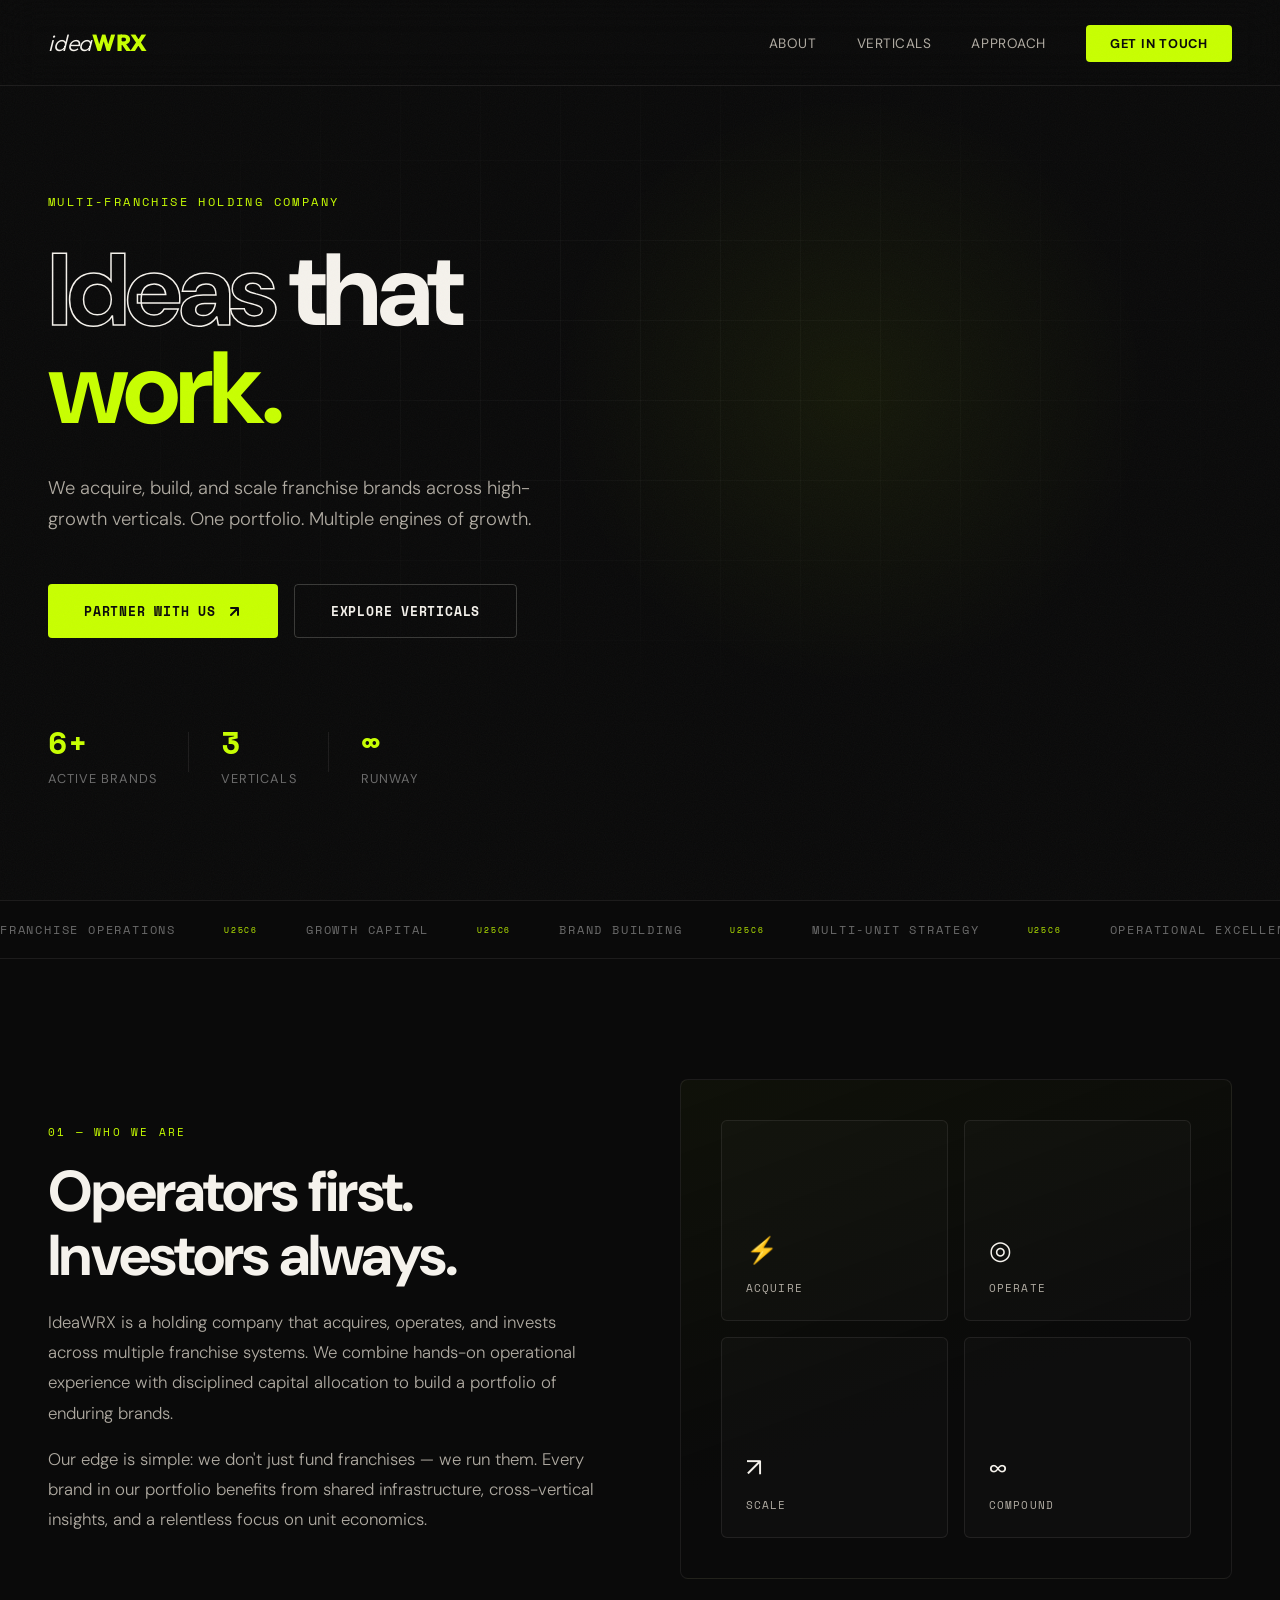
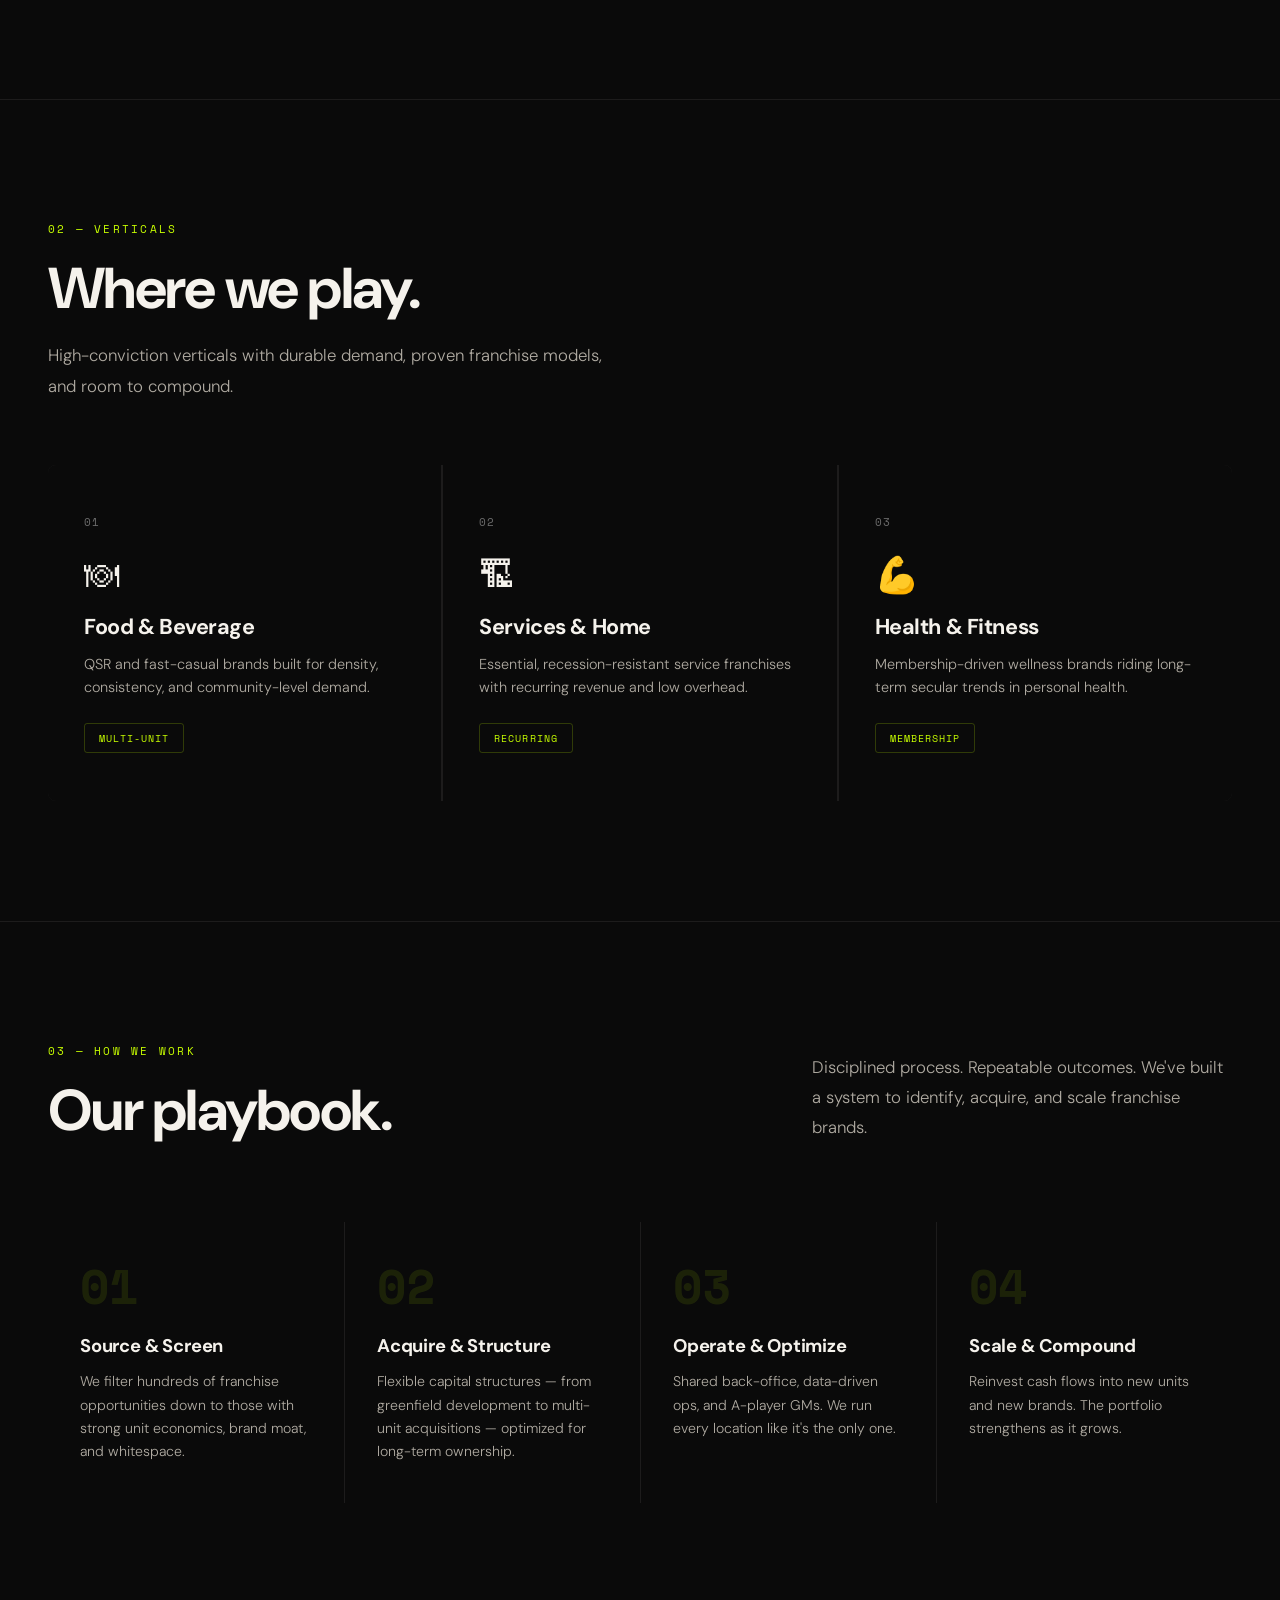
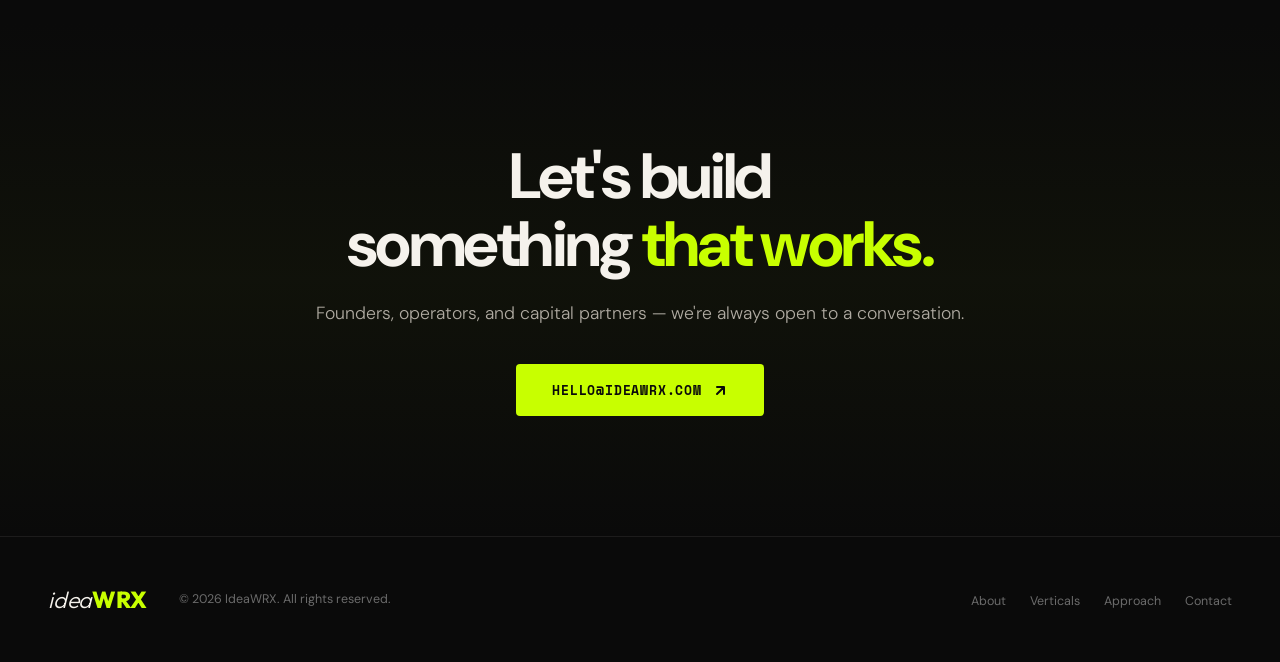
==== index.html @ 741b56d2 "Improve website: split files, add SEO, mobile menu, accessibility - Split monolithic ideawrx.html in" ====
<!DOCTYPE html>
<html lang="en">
<head>
  <meta charset="UTF-8">
  <meta name="viewport" content="width=device-width, initial-scale=1.0">
  <title>IdeaWRX — Multi-Franchise Holding Company | Ideas That Work</title>
  <meta name="description" content="IdeaWRX acquires, builds, and scales franchise brands across food & beverage, services, and health & fitness verticals. Operators first. Investors always.">
  <meta name="keywords" content="franchise, holding company, multi-unit, franchise operations, brand building, IdeaWRX">

  <!-- Open Graph -->
  <meta property="og:type" content="website">
  <meta property="og:title" content="IdeaWRX — Ideas That Work">
  <meta property="og:description" content="We acquire, build, and scale franchise brands across high-growth verticals. One portfolio. Multiple engines of growth.">
  <meta property="og:image" content="logo/ideawrx_logo.png">
  <meta property="og:url" content="https://ideawrx.com">

  <!-- Twitter Card -->
  <meta name="twitter:card" content="summary_large_image">
  <meta name="twitter:title" content="IdeaWRX — Ideas That Work">
  <meta name="twitter:description" content="We acquire, build, and scale franchise brands across high-growth verticals.">
  <meta name="twitter:image" content="logo/ideawrx_logo.png">

  <!-- Favicon -->
  <link rel="icon" type="image/svg+xml" href="logo/ideawrx_logo.svg">
  <link rel="icon" type="image/png" href="logo/ideawrx_logo.png">

  <!-- Fonts -->
  <link rel="preconnect" href="https://fonts.googleapis.com">
  <link rel="preconnect" href="https://fonts.gstatic.com" crossorigin>
  <link href="https://fonts.googleapis.com/css2?family=DM+Sans:ital,opsz,wght@0,9..40,300;0,9..40,400;0,9..40,500;0,9..40,700;1,9..40,300&family=Outfit:wght@300;400;700;800&family=Space+Mono:wght@400;700&display=swap" rel="stylesheet">

  <!-- Styles -->
  <link rel="stylesheet" href="styles.css">
</head>
<body>

<!-- SKIP LINK -->
<a href="#main" class="skip-link">Skip to main content</a>

<!-- NAV -->
<header>
  <nav aria-label="Main navigation">
    <a href="#" class="logo" aria-label="IdeaWRX home">
      <span class="logo-idea">idea</span><span class="logo-wrx">WRX</span>
    </a>
    <ul class="nav-links">
      <li><a href="#about">About</a></li>
      <li><a href="#verticals">Verticals</a></li>
      <li><a href="#approach">Approach</a></li>
      <li><a href="#contact" class="nav-cta">Get in Touch</a></li>
    </ul>
    <button class="hamburger" aria-label="Toggle menu" aria-expanded="false">
      <span></span>
      <span></span>
      <span></span>
    </button>
  </nav>
</header>

<!-- MOBILE NAV -->
<ul class="mobile-nav" aria-label="Mobile navigation">
  <li><a href="#about">About</a></li>
  <li><a href="#verticals">Verticals</a></li>
  <li><a href="#approach">Approach</a></li>
  <li><a href="#contact" class="nav-cta">Get in Touch</a></li>
</ul>

<!-- MAIN CONTENT -->
<main id="main">

  <!-- HERO -->
  <section class="hero" aria-label="Introduction">
    <div class="hero-grid-bg" aria-hidden="true"></div>
    <div class="hero-glow" aria-hidden="true"></div>
    <div class="hero-tag">Multi-Franchise Holding Company</div>
    <h1>
      <span class="outline">Ideas</span> that<br>
      <span class="accent">work.</span>
    </h1>
    <p class="hero-sub">
      We acquire, build, and scale franchise brands across high-growth verticals.
      One portfolio. Multiple engines of growth.
    </p>
    <div class="hero-actions">
      <a href="#contact" class="btn-primary">
        Partner With Us
        <svg width="16" height="16" fill="none" stroke="currentColor" stroke-width="2" stroke-linecap="round" stroke-linejoin="round" aria-hidden="true"><path d="M5 12l7-7M5 5h7v7"/></svg>
      </a>
      <a href="#verticals" class="btn-secondary">Explore Verticals</a>
    </div>
    <div class="hero-stats">
      <div class="stat-item">
        <div class="stat-num">6+</div>
        <div class="stat-label">Active Brands</div>
      </div>
      <div class="stat-item">
        <div class="stat-num">3</div>
        <div class="stat-label">Verticals</div>
      </div>
      <div class="stat-item">
        <div class="stat-num">&infin;</div>
        <div class="stat-label">Runway</div>
      </div>
    </div>
  </section>

  <!-- MARQUEE -->
  <div class="marquee-wrap" aria-hidden="true">
    <div class="marquee-track">
      <span>Franchise Operations</span>
      <span>Growth Capital</span>
      <span>Brand Building</span>
      <span>Multi-Unit Strategy</span>
      <span>Operational Excellence</span>
      <span>Scalable Systems</span>
      <span>Franchise Operations</span>
      <span>Growth Capital</span>
      <span>Brand Building</span>
      <span>Multi-Unit Strategy</span>
      <span>Operational Excellence</span>
      <span>Scalable Systems</span>
    </div>
  </div>

  <!-- ABOUT -->
  <section id="about" class="reveal" aria-labelledby="about-title">
    <div class="about">
      <div>
        <div class="section-tag">01 — Who We Are</div>
        <h2 class="section-title" id="about-title">Operators first.<br>Investors always.</h2>
        <p class="section-desc">
          IdeaWRX is a holding company that acquires, operates, and invests across
          multiple franchise systems. We combine hands-on operational experience with
          disciplined capital allocation to build a portfolio of enduring brands.
        </p>
        <p class="section-desc" style="margin-top: 16px;">
          Our edge is simple: we don't just fund franchises — we run them. Every brand
          in our portfolio benefits from shared infrastructure, cross-vertical insights,
          and a relentless focus on unit economics.
        </p>
      </div>
      <div class="about-visual" aria-hidden="true">
        <div class="about-visual-inner">
          <div class="about-block">
            <div class="about-block-icon">&#9889;</div>
            <div class="about-block-label">Acquire</div>
          </div>
          <div class="about-block">
            <div class="about-block-icon">&#9678;</div>
            <div class="about-block-label">Operate</div>
          </div>
          <div class="about-block">
            <div class="about-block-icon">&nearr;</div>
            <div class="about-block-label">Scale</div>
          </div>
          <div class="about-block">
            <div class="about-block-icon">&infin;</div>
            <div class="about-block-label">Compound</div>
          </div>
        </div>
      </div>
    </div>
  </section>

  <!-- VERTICALS -->
  <section id="verticals" class="reveal" style="border-top: 1px solid var(--border);" aria-labelledby="verticals-title">
    <div class="section-tag">02 — Verticals</div>
    <h2 class="section-title" id="verticals-title">Where we play.</h2>
    <p class="section-desc">
      High-conviction verticals with durable demand, proven franchise models, and room to compound.
    </p>
    <div class="verticals-grid">
      <div class="vertical-card">
        <div class="vertical-num">01</div>
        <div class="vertical-icon" aria-hidden="true">&#127869;</div>
        <div class="vertical-name">Food &amp; Beverage</div>
        <div class="vertical-desc">QSR and fast-casual brands built for density, consistency, and community-level demand.</div>
        <div class="vertical-tag">Multi-Unit</div>
      </div>
      <div class="vertical-card">
        <div class="vertical-num">02</div>
        <div class="vertical-icon" aria-hidden="true">&#127959;</div>
        <div class="vertical-name">Services &amp; Home</div>
        <div class="vertical-desc">Essential, recession-resistant service franchises with recurring revenue and low overhead.</div>
        <div class="vertical-tag">Recurring</div>
      </div>
      <div class="vertical-card">
        <div class="vertical-num">03</div>
        <div class="vertical-icon" aria-hidden="true">&#128170;</div>
        <div class="vertical-name">Health &amp; Fitness</div>
        <div class="vertical-desc">Membership-driven wellness brands riding long-term secular trends in personal health.</div>
        <div class="vertical-tag">Membership</div>
      </div>
    </div>
  </section>

  <!-- APPROACH -->
  <section id="approach" class="approach reveal" aria-labelledby="approach-title">
    <div class="approach-header">
      <div>
        <div class="section-tag">03 — How We Work</div>
        <h2 class="section-title" id="approach-title">Our playbook.</h2>
      </div>
      <p class="section-desc" style="margin-top: 0; max-width: 420px;">
        Disciplined process. Repeatable outcomes. We've built a system to identify, acquire, and scale franchise brands.
      </p>
    </div>
    <div class="approach-steps">
      <div class="approach-step">
        <div class="step-num">01</div>
        <div class="step-title">Source &amp; Screen</div>
        <div class="step-desc">We filter hundreds of franchise opportunities down to those with strong unit economics, brand moat, and whitespace.</div>
      </div>
      <div class="approach-step">
        <div class="step-num">02</div>
        <div class="step-title">Acquire &amp; Structure</div>
        <div class="step-desc">Flexible capital structures — from greenfield development to multi-unit acquisitions — optimized for long-term ownership.</div>
      </div>
      <div class="approach-step">
        <div class="step-num">03</div>
        <div class="step-title">Operate &amp; Optimize</div>
        <div class="step-desc">Shared back-office, data-driven ops, and A-player GMs. We run every location like it's the only one.</div>
      </div>
      <div class="approach-step">
        <div class="step-num">04</div>
        <div class="step-title">Scale &amp; Compound</div>
        <div class="step-desc">Reinvest cash flows into new units and new brands. The portfolio strengthens as it grows.</div>
      </div>
    </div>
  </section>

  <!-- CTA -->
  <section class="cta-band reveal" id="contact" aria-labelledby="cta-title">
    <div class="cta-band-bg" aria-hidden="true"></div>
    <h2 id="cta-title">Let's build<br>something <span style="color: var(--accent);">that works.</span></h2>
    <p>Founders, operators, and capital partners — we're always open to a conversation.</p>
    <a href="mailto:hello@ideawrx.com" class="btn-primary">
      hello@ideawrx.com
      <svg width="16" height="16" fill="none" stroke="currentColor" stroke-width="2" stroke-linecap="round" stroke-linejoin="round" aria-hidden="true"><path d="M5 12l7-7M5 5h7v7"/></svg>
    </a>
  </section>

</main>

<!-- SCROLL TO TOP -->
<button class="scroll-top" aria-label="Scroll to top">
  <svg viewBox="0 0 24 24" fill="none" stroke="currentColor" stroke-width="2.5" stroke-linecap="round" stroke-linejoin="round" aria-hidden="true">
    <path d="M18 15l-6-6-6 6"/>
  </svg>
</button>

<!-- FOOTER -->
<footer>
  <div class="footer-left">
    <a href="#" class="logo" aria-label="IdeaWRX home">
      <span class="logo-idea">idea</span><span class="logo-wrx">WRX</span>
    </a>
    <span class="footer-copy">&copy; 2026 IdeaWRX. All rights reserved.</span>
  </div>
  <ul class="footer-links">
    <li><a href="#about">About</a></li>
    <li><a href="#verticals">Verticals</a></li>
    <li><a href="#approach">Approach</a></li>
    <li><a href="mailto:hello@ideawrx.com">Contact</a></li>
  </ul>
</footer>

<script src="script.js"></script>
</body>
</html>
---- styles.css ----
:root {
  --black: #0a0a0a;
  --white: #f5f2ec;
  --cream: #ede8df;
  --accent: #c8ff00;
  --accent-dim: #a3cc00;
  --gray: #6b6b6b;
  --gray-light: #b0aba2;
  --border: rgba(245, 242, 236, 0.08);
}

* { margin: 0; padding: 0; box-sizing: border-box; }

html {
  scroll-behavior: smooth;
  background: var(--black);
  color: var(--white);
}

body {
  font-family: 'DM Sans', sans-serif;
  background: var(--black);
  overflow-x: hidden;
  -webkit-font-smoothing: antialiased;
}

::selection {
  background: var(--accent);
  color: var(--black);
}

/* ── SKIP LINK ── */
.skip-link {
  position: absolute;
  top: -100%;
  left: 16px;
  z-index: 200;
  background: var(--accent);
  color: var(--black);
  padding: 12px 24px;
  font-weight: 700;
  font-size: 0.85rem;
  text-decoration: none;
  border-radius: 0 0 4px 4px;
  transition: top 0.3s;
}

.skip-link:focus {
  top: 0;
}

/* ── NOISE OVERLAY ── */
body::before {
  content: '';
  position: fixed;
  inset: 0;
  z-index: 9999;
  pointer-events: none;
  opacity: 0.035;
  background-image: url("data:image/svg+xml,%3Csvg viewBox='0 0 256 256' xmlns='http://www.w3.org/2000/svg'%3E%3Cfilter id='n'%3E%3CfeTurbulence type='fractalNoise' baseFrequency='0.9' numOctaves='4' stitchTiles='stitch'/%3E%3C/filter%3E%3Crect width='100%25' height='100%25' filter='url(%23n)'/%3E%3C/svg%3E");
  background-size: 256px;
}

/* ── NAV ── */
nav {
  position: fixed;
  top: 0;
  left: 0;
  right: 0;
  z-index: 100;
  padding: 28px 48px;
  display: flex;
  align-items: center;
  justify-content: space-between;
  backdrop-filter: blur(20px);
  -webkit-backdrop-filter: blur(20px);
  background: rgba(10, 10, 10, 0.6);
  border-bottom: 1px solid var(--border);
  transition: all 0.4s ease;
}

nav.scrolled {
  padding: 16px 48px;
  background: rgba(10, 10, 10, 0.9);
}

.logo {
  display: inline-flex;
  align-items: baseline;
  text-decoration: none;
  gap: 0;
}

.logo-idea {
  font-family: 'Outfit', sans-serif;
  font-weight: 300;
  font-style: italic;
  font-size: 1.45rem;
  letter-spacing: -0.01em;
  color: var(--white);
  transition: opacity 0.3s;
}

.logo-wrx {
  font-family: 'Outfit', sans-serif;
  font-weight: 800;
  font-size: 1.45rem;
  letter-spacing: 0.02em;
  color: var(--accent);
  transition: color 0.3s;
}

.logo:hover .logo-wrx {
  color: #d4ff33;
}

.nav-links {
  display: flex;
  gap: 40px;
  align-items: center;
  list-style: none;
}

.nav-links a {
  color: var(--gray-light);
  text-decoration: none;
  font-size: 0.85rem;
  font-weight: 400;
  letter-spacing: 0.04em;
  text-transform: uppercase;
  transition: color 0.3s;
}

.nav-links a:hover { color: var(--white); }

.nav-cta {
  background: var(--accent) !important;
  color: var(--black) !important;
  padding: 10px 24px;
  border-radius: 4px;
  font-weight: 700 !important;
  font-size: 0.8rem !important;
  letter-spacing: 0.06em !important;
  transition: all 0.25s ease !important;
}

.nav-cta:hover {
  background: var(--white) !important;
  transform: translateY(-1px);
}

/* ── HAMBURGER ── */
.hamburger {
  display: none;
  flex-direction: column;
  justify-content: center;
  gap: 5px;
  width: 28px;
  height: 28px;
  background: none;
  border: none;
  cursor: pointer;
  padding: 0;
  z-index: 110;
}

.hamburger span {
  display: block;
  width: 100%;
  height: 2px;
  background: var(--white);
  border-radius: 2px;
  transition: all 0.3s ease;
  transform-origin: center;
}

.hamburger.active span:nth-child(1) {
  transform: rotate(45deg) translate(5px, 5px);
}

.hamburger.active span:nth-child(2) {
  opacity: 0;
}

.hamburger.active span:nth-child(3) {
  transform: rotate(-45deg) translate(5px, -5px);
}

/* ── MOBILE NAV OVERLAY ── */
.mobile-nav {
  display: none;
  position: fixed;
  inset: 0;
  z-index: 99;
  background: rgba(10, 10, 10, 0.97);
  backdrop-filter: blur(20px);
  -webkit-backdrop-filter: blur(20px);
  flex-direction: column;
  justify-content: center;
  align-items: center;
  gap: 32px;
  list-style: none;
  opacity: 0;
  pointer-events: none;
  transition: opacity 0.4s ease;
}

.mobile-nav.open {
  opacity: 1;
  pointer-events: all;
}

.mobile-nav a {
  color: var(--white);
  text-decoration: none;
  font-family: 'Outfit', sans-serif;
  font-size: 1.8rem;
  font-weight: 300;
  letter-spacing: 0.02em;
  transition: color 0.3s;
}

.mobile-nav a:hover {
  color: var(--accent);
}

.mobile-nav .nav-cta {
  font-size: 1rem !important;
  padding: 14px 32px;
}

/* ── HERO ── */
.hero {
  min-height: 100vh;
  display: flex;
  flex-direction: column;
  justify-content: center;
  padding: 160px 48px 80px;
  position: relative;
  overflow: hidden;
}

.hero-grid-bg {
  position: absolute;
  inset: 0;
  background-image:
    linear-gradient(rgba(245, 242, 236, 0.03) 1px, transparent 1px),
    linear-gradient(90deg, rgba(245, 242, 236, 0.03) 1px, transparent 1px);
  background-size: 80px 80px;
  mask-image: radial-gradient(ellipse 80% 60% at 50% 40%, black 20%, transparent 70%);
  -webkit-mask-image: radial-gradient(ellipse 80% 60% at 50% 40%, black 20%, transparent 70%);
}

.hero-glow {
  position: absolute;
  width: 600px;
  height: 600px;
  border-radius: 50%;
  background: radial-gradient(circle, rgba(200, 255, 0, 0.06) 0%, transparent 70%);
  top: 10%;
  right: 10%;
  pointer-events: none;
  animation: glowPulse 8s ease-in-out infinite;
}

@keyframes glowPulse {
  0%, 100% { opacity: 0.6; transform: scale(1); }
  50% { opacity: 1; transform: scale(1.15); }
}

.hero-tag {
  font-family: 'Space Mono', monospace;
  font-size: 0.75rem;
  letter-spacing: 0.2em;
  text-transform: uppercase;
  color: var(--accent);
  margin-bottom: 32px;
  opacity: 0;
  animation: fadeUp 0.8s ease forwards 0.2s;
}

.hero h1 {
  font-size: clamp(3.5rem, 8vw, 8rem);
  font-weight: 700;
  line-height: 0.95;
  letter-spacing: -0.04em;
  max-width: 900px;
  opacity: 0;
  animation: fadeUp 0.8s ease forwards 0.4s;
}

.hero h1 .outline {
  -webkit-text-stroke: 1.5px var(--white);
  color: transparent;
}

.hero h1 .accent {
  color: var(--accent);
}

.hero-sub {
  margin-top: 36px;
  font-size: 1.15rem;
  font-weight: 300;
  color: var(--gray-light);
  max-width: 520px;
  line-height: 1.7;
  opacity: 0;
  animation: fadeUp 0.8s ease forwards 0.6s;
}

.hero-actions {
  margin-top: 48px;
  display: flex;
  gap: 16px;
  opacity: 0;
  animation: fadeUp 0.8s ease forwards 0.8s;
}

.btn-primary {
  display: inline-flex;
  align-items: center;
  gap: 10px;
  background: var(--accent);
  color: var(--black);
  padding: 16px 36px;
  font-family: 'Space Mono', monospace;
  font-size: 0.82rem;
  font-weight: 700;
  letter-spacing: 0.06em;
  text-transform: uppercase;
  text-decoration: none;
  border-radius: 4px;
  transition: all 0.3s ease;
  border: none;
  cursor: pointer;
}

.btn-primary:hover {
  background: var(--white);
  transform: translateY(-2px);
  box-shadow: 0 8px 30px rgba(200, 255, 0, 0.15);
}

.btn-secondary {
  display: inline-flex;
  align-items: center;
  gap: 10px;
  background: transparent;
  color: var(--white);
  padding: 16px 36px;
  font-family: 'Space Mono', monospace;
  font-size: 0.82rem;
  font-weight: 700;
  letter-spacing: 0.06em;
  text-transform: uppercase;
  text-decoration: none;
  border-radius: 4px;
  border: 1px solid rgba(245, 242, 236, 0.2);
  transition: all 0.3s ease;
  cursor: pointer;
}

.btn-secondary:hover {
  border-color: var(--white);
  background: rgba(245, 242, 236, 0.05);
}

.hero-stats {
  margin-top: 80px;
  display: flex;
  gap: 64px;
  opacity: 0;
  animation: fadeUp 0.8s ease forwards 1s;
}

.stat-item {
  position: relative;
}

.stat-item::after {
  content: '';
  position: absolute;
  right: -32px;
  top: 50%;
  transform: translateY(-50%);
  width: 1px;
  height: 40px;
  background: var(--border);
}

.stat-item:last-child::after { display: none; }

.stat-num {
  font-family: 'Space Mono', monospace;
  font-size: 2rem;
  font-weight: 700;
  color: var(--accent);
}

.stat-label {
  font-size: 0.8rem;
  color: var(--gray);
  text-transform: uppercase;
  letter-spacing: 0.08em;
  margin-top: 4px;
}

@keyframes fadeUp {
  from { opacity: 0; transform: translateY(30px); }
  to { opacity: 1; transform: translateY(0); }
}

/* ── MARQUEE ── */
.marquee-wrap {
  border-top: 1px solid var(--border);
  border-bottom: 1px solid var(--border);
  padding: 20px 0;
  overflow: hidden;
  position: relative;
}

.marquee-track {
  display: flex;
  gap: 48px;
  animation: scroll 30s linear infinite;
  width: max-content;
}

.marquee-track span {
  font-family: 'Space Mono', monospace;
  font-size: 0.75rem;
  letter-spacing: 0.15em;
  text-transform: uppercase;
  color: var(--gray);
  white-space: nowrap;
  display: flex;
  align-items: center;
  gap: 48px;
}

.marquee-track span::after {
  content: '\u25C6';
  color: var(--accent);
  font-size: 0.5rem;
}

@keyframes scroll {
  0% { transform: translateX(0); }
  100% { transform: translateX(-50%); }
}

/* ── SECTION SHARED ── */
section {
  padding: 120px 48px;
}

.section-tag {
  font-family: 'Space Mono', monospace;
  font-size: 0.7rem;
  letter-spacing: 0.2em;
  text-transform: uppercase;
  color: var(--accent);
  margin-bottom: 20px;
}

.section-title {
  font-size: clamp(2.2rem, 4.5vw, 3.8rem);
  font-weight: 700;
  letter-spacing: -0.03em;
  line-height: 1.1;
  max-width: 700px;
}

.section-desc {
  font-size: 1.05rem;
  font-weight: 300;
  color: var(--gray-light);
  line-height: 1.8;
  max-width: 560px;
  margin-top: 20px;
}

/* ── ABOUT ── */
.about {
  display: grid;
  grid-template-columns: 1fr 1fr;
  gap: 80px;
  align-items: center;
}

.about-visual {
  position: relative;
  height: 500px;
  border-radius: 8px;
  overflow: hidden;
  border: 1px solid var(--border);
  background: linear-gradient(160deg, rgba(200, 255, 0, 0.03) 0%, rgba(10, 10, 10, 1) 60%);
}

.about-visual-inner {
  position: absolute;
  inset: 40px;
  display: grid;
  grid-template-columns: 1fr 1fr;
  grid-template-rows: 1fr 1fr;
  gap: 16px;
}

.about-block {
  border: 1px solid var(--border);
  border-radius: 6px;
  padding: 24px;
  display: flex;
  flex-direction: column;
  justify-content: flex-end;
  background: rgba(245, 242, 236, 0.02);
  transition: all 0.4s ease;
}

.about-block:hover {
  background: rgba(200, 255, 0, 0.04);
  border-color: rgba(200, 255, 0, 0.15);
}

.about-block-icon {
  font-size: 1.6rem;
  margin-bottom: 12px;
}

.about-block-label {
  font-family: 'Space Mono', monospace;
  font-size: 0.7rem;
  letter-spacing: 0.1em;
  text-transform: uppercase;
  color: var(--gray-light);
}

/* ── VERTICALS ── */
.verticals-grid {
  display: grid;
  grid-template-columns: repeat(3, 1fr);
  gap: 2px;
  margin-top: 64px;
  background: var(--border);
  border-radius: 8px;
  overflow: hidden;
}

.vertical-card {
  background: var(--black);
  padding: 48px 36px;
  position: relative;
  transition: all 0.5s ease;
  cursor: default;
  overflow: hidden;
}

.vertical-card::before {
  content: '';
  position: absolute;
  inset: 0;
  background: linear-gradient(180deg, rgba(200, 255, 0, 0.04) 0%, transparent 60%);
  opacity: 0;
  transition: opacity 0.5s ease;
}

.vertical-card:hover::before { opacity: 1; }

.vertical-num {
  font-family: 'Space Mono', monospace;
  font-size: 0.7rem;
  color: var(--gray);
  letter-spacing: 0.1em;
  margin-bottom: 28px;
  position: relative;
}

.vertical-icon {
  font-size: 2.2rem;
  margin-bottom: 20px;
  position: relative;
  display: block;
  line-height: 1;
}

.vertical-name {
  font-size: 1.35rem;
  font-weight: 700;
  letter-spacing: -0.02em;
  margin-bottom: 12px;
  position: relative;
}

.vertical-desc {
  font-size: 0.9rem;
  font-weight: 300;
  color: var(--gray-light);
  line-height: 1.6;
  position: relative;
}

.vertical-tag {
  margin-top: 24px;
  display: inline-block;
  font-family: 'Space Mono', monospace;
  font-size: 0.65rem;
  letter-spacing: 0.1em;
  text-transform: uppercase;
  color: var(--accent);
  border: 1px solid rgba(200, 255, 0, 0.2);
  padding: 6px 14px;
  border-radius: 3px;
  position: relative;
}

/* ── APPROACH ── */
.approach {
  border-top: 1px solid var(--border);
}

.approach-header {
  display: flex;
  justify-content: space-between;
  align-items: flex-end;
  margin-bottom: 80px;
}

.approach-steps {
  display: grid;
  grid-template-columns: repeat(4, 1fr);
  gap: 0;
  position: relative;
}

.approach-step {
  padding: 40px 32px;
  border-left: 1px solid var(--border);
  position: relative;
  transition: background 0.4s ease;
}

.approach-step:first-child { border-left: none; }

.approach-step:hover {
  background: rgba(200, 255, 0, 0.02);
}

.step-num {
  font-family: 'Space Mono', monospace;
  font-size: 3rem;
  font-weight: 700;
  color: rgba(200, 255, 0, 0.1);
  line-height: 1;
  margin-bottom: 24px;
}

.step-title {
  font-size: 1.15rem;
  font-weight: 700;
  margin-bottom: 12px;
  letter-spacing: -0.01em;
}

.step-desc {
  font-size: 0.88rem;
  font-weight: 300;
  color: var(--gray-light);
  line-height: 1.65;
}

/* ── CTA BAND ── */
.cta-band {
  padding: 120px 48px;
  text-align: center;
  position: relative;
  overflow: hidden;
}

.cta-band-bg {
  position: absolute;
  inset: 0;
  background: linear-gradient(180deg, var(--black) 0%, rgba(200, 255, 0, 0.03) 50%, var(--black) 100%);
}

.cta-band h2 {
  font-size: clamp(2.5rem, 5vw, 4.5rem);
  font-weight: 700;
  letter-spacing: -0.04em;
  line-height: 1.05;
  position: relative;
  max-width: 750px;
  margin: 0 auto;
}

.cta-band p {
  font-size: 1.1rem;
  font-weight: 300;
  color: var(--gray-light);
  margin-top: 24px;
  position: relative;
}

.cta-band .btn-primary {
  margin-top: 40px;
  position: relative;
}

/* ── SCROLL TO TOP ── */
.scroll-top {
  position: fixed;
  bottom: 32px;
  right: 32px;
  z-index: 90;
  width: 44px;
  height: 44px;
  border-radius: 50%;
  background: var(--accent);
  color: var(--black);
  border: none;
  cursor: pointer;
  display: flex;
  align-items: center;
  justify-content: center;
  opacity: 0;
  pointer-events: none;
  transform: translateY(12px);
  transition: all 0.3s ease;
  box-shadow: 0 4px 20px rgba(200, 255, 0, 0.2);
}

.scroll-top.visible {
  opacity: 1;
  pointer-events: all;
  transform: translateY(0);
}

.scroll-top:hover {
  background: var(--white);
  transform: translateY(-2px);
}

.scroll-top svg {
  width: 20px;
  height: 20px;
}

/* ── FOOTER ── */
footer {
  padding: 48px;
  border-top: 1px solid var(--border);
  display: flex;
  justify-content: space-between;
  align-items: center;
}

.footer-left {
  display: flex;
  align-items: center;
  gap: 32px;
}

.footer-copy {
  font-size: 0.78rem;
  color: var(--gray);
}

.footer-links {
  display: flex;
  gap: 24px;
  list-style: none;
}

.footer-links a {
  font-size: 0.78rem;
  color: var(--gray);
  text-decoration: none;
  transition: color 0.3s;
}

.footer-links a:hover { color: var(--white); }

/* ── SCROLL REVEAL ── */
.reveal {
  opacity: 0;
  transform: translateY(30px);
  transition: opacity 0.8s ease, transform 0.8s ease;
}

.reveal.visible {
  opacity: 1;
  transform: translateY(0);
}

/* ── RESPONSIVE ── */
@media (max-width: 1024px) {
  .about { grid-template-columns: 1fr; }
  .verticals-grid { grid-template-columns: 1fr; }
  .approach-steps { grid-template-columns: repeat(2, 1fr); }
  .approach-step { border-bottom: 1px solid var(--border); }
}

@media (max-width: 768px) {
  nav { padding: 20px 24px; }
  nav.scrolled { padding: 14px 24px; }
  .nav-links { display: none; }
  .hamburger { display: flex; }
  .mobile-nav { display: flex; }
  section, .hero { padding-left: 24px; padding-right: 24px; }
  .hero h1 { font-size: clamp(2.5rem, 10vw, 4rem); }
  .hero-stats { flex-direction: column; gap: 24px; }
  .stat-item::after { display: none; }
  .approach-steps { grid-template-columns: 1fr; }
  .approach-header { flex-direction: column; align-items: flex-start; gap: 20px; }
  footer { flex-direction: column; gap: 24px; text-align: center; }
  .footer-left { flex-direction: column; gap: 16px; }
  .cta-band { padding: 80px 24px; }
  .scroll-top { bottom: 24px; right: 24px; }
}
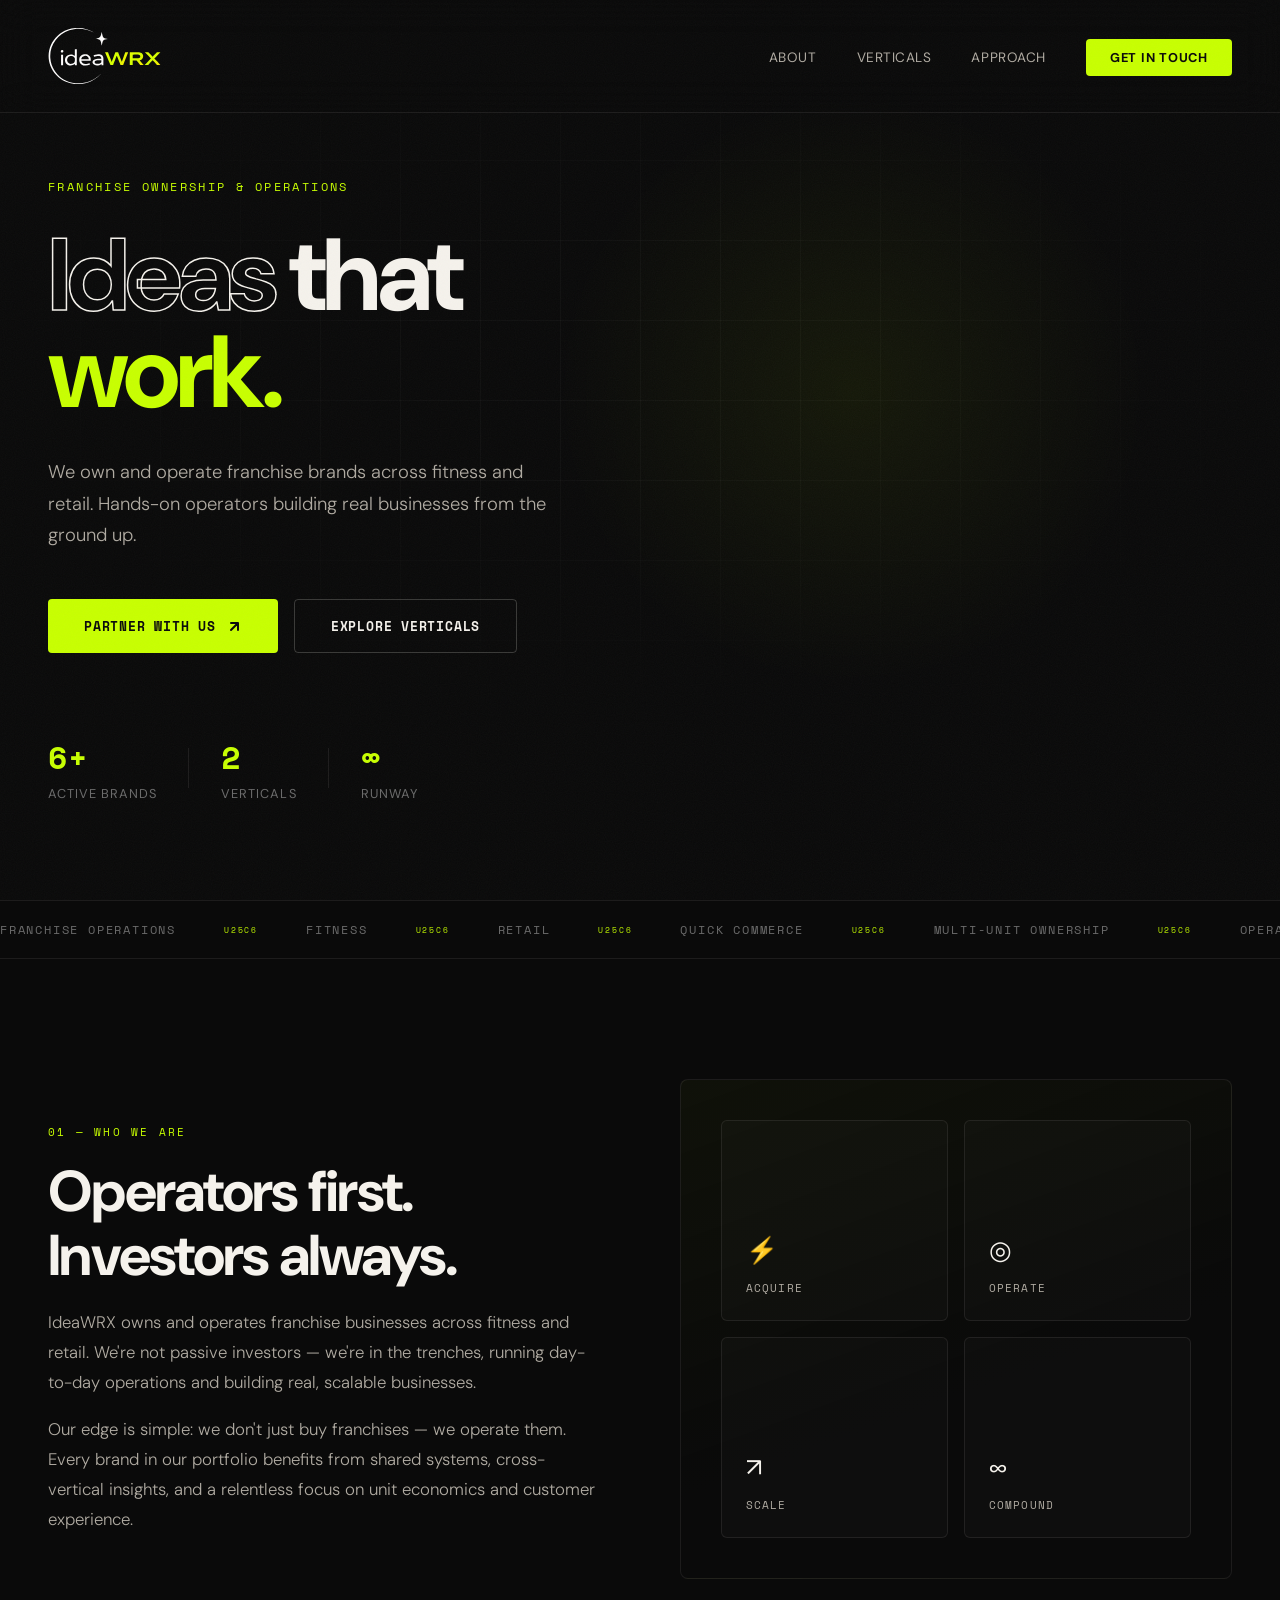
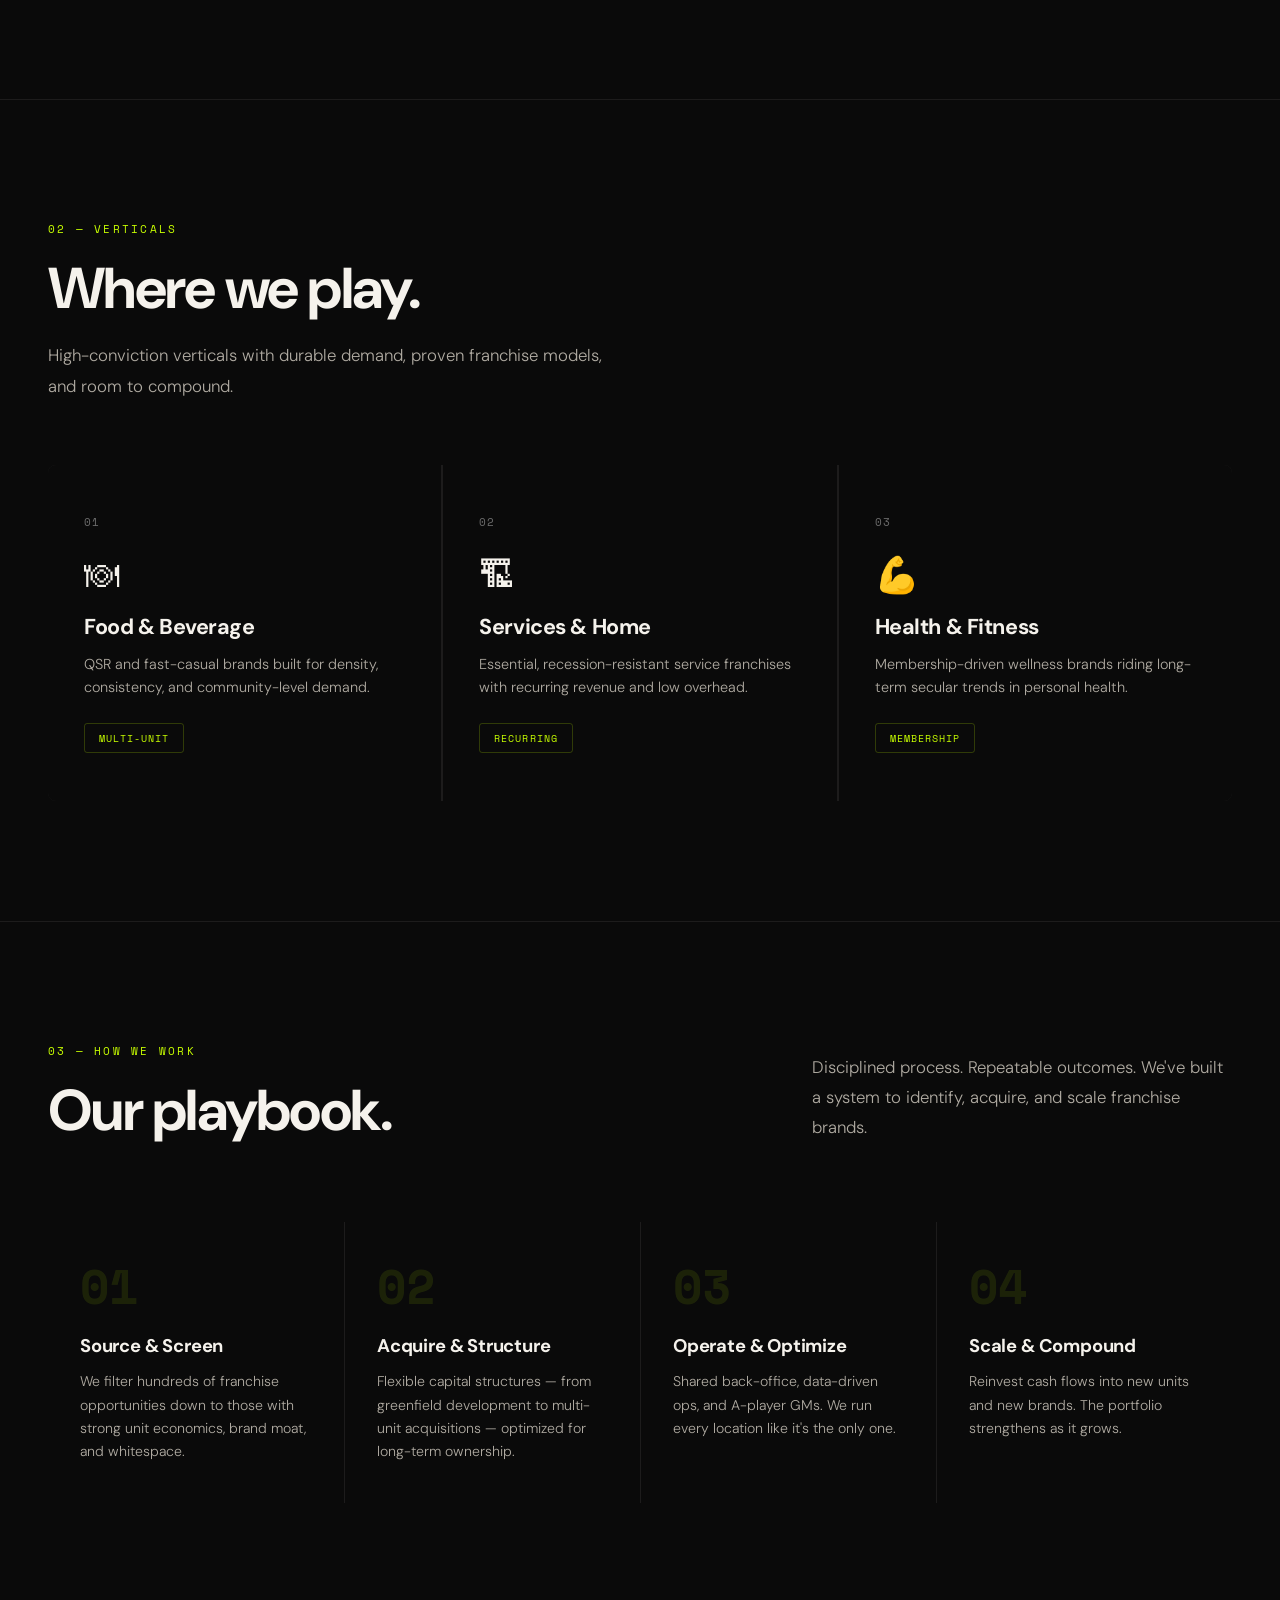
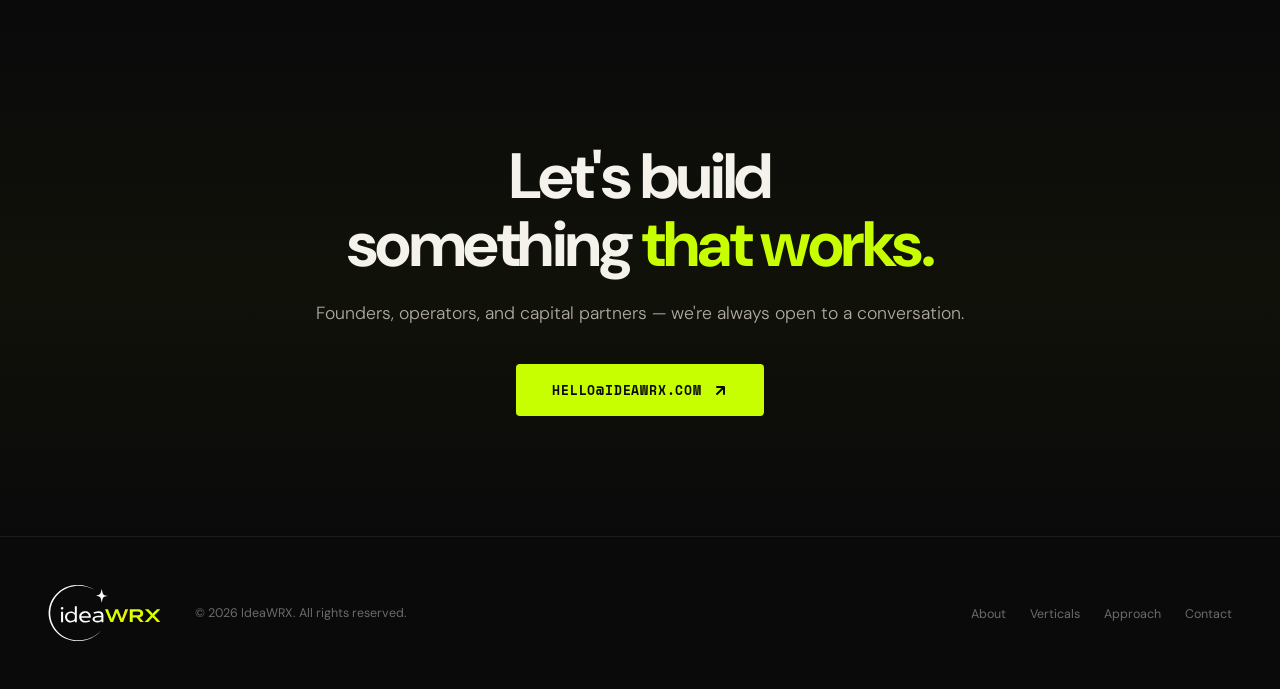
==== commit cdd5ace9: "Minor iprovements" ====
--- a/index.html
+++ b/index.html
@@ -41,7 +41,7 @@
 <header>
   <nav aria-label="Main navigation">
     <a href="#" class="logo" aria-label="IdeaWRX home">
-      <span class="logo-idea">idea</span><span class="logo-wrx">WRX</span>
+      <img src="logo/ideawrx_logo.svg" alt="IdeaWRX" class="logo-img">
     </a>
     <ul class="nav-links">
       <li><a href="#about">About</a></li>
@@ -72,14 +72,14 @@
   <section class="hero" aria-label="Introduction">
     <div class="hero-grid-bg" aria-hidden="true"></div>
     <div class="hero-glow" aria-hidden="true"></div>
-    <div class="hero-tag">Multi-Franchise Holding Company</div>
+    <div class="hero-tag">Franchise Ownership &amp; Operations</div>
     <h1>
       <span class="outline">Ideas</span> that<br>
       <span class="accent">work.</span>
     </h1>
     <p class="hero-sub">
-      We acquire, build, and scale franchise brands across high-growth verticals.
-      One portfolio. Multiple engines of growth.
+      We own and operate franchise brands across fitness and retail.
+      Hands-on operators building real businesses from the ground up.
     </p>
     <div class="hero-actions">
       <a href="#contact" class="btn-primary">
@@ -94,7 +94,7 @@
         <div class="stat-label">Active Brands</div>
       </div>
       <div class="stat-item">
-        <div class="stat-num">3</div>
+        <div class="stat-num">2</div>
         <div class="stat-label">Verticals</div>
       </div>
       <div class="stat-item">
@@ -108,17 +108,17 @@
   <div class="marquee-wrap" aria-hidden="true">
     <div class="marquee-track">
       <span>Franchise Operations</span>
-      <span>Growth Capital</span>
-      <span>Brand Building</span>
-      <span>Multi-Unit Strategy</span>
+      <span>Fitness</span>
+      <span>Retail</span>
+      <span>Quick Commerce</span>
+      <span>Multi-Unit Ownership</span>
       <span>Operational Excellence</span>
-      <span>Scalable Systems</span>
       <span>Franchise Operations</span>
-      <span>Growth Capital</span>
-      <span>Brand Building</span>
-      <span>Multi-Unit Strategy</span>
+      <span>Fitness</span>
+      <span>Retail</span>
+      <span>Quick Commerce</span>
+      <span>Multi-Unit Ownership</span>
       <span>Operational Excellence</span>
-      <span>Scalable Systems</span>
     </div>
   </div>
 
@@ -129,14 +129,14 @@
         <div class="section-tag">01 — Who We Are</div>
         <h2 class="section-title" id="about-title">Operators first.<br>Investors always.</h2>
         <p class="section-desc">
-          IdeaWRX is a holding company that acquires, operates, and invests across
-          multiple franchise systems. We combine hands-on operational experience with
-          disciplined capital allocation to build a portfolio of enduring brands.
+          IdeaWRX owns and operates franchise businesses across fitness and retail.
+          We're not passive investors — we're in the trenches, running day-to-day
+          operations and building real, scalable businesses.
         </p>
         <p class="section-desc" style="margin-top: 16px;">
-          Our edge is simple: we don't just fund franchises — we run them. Every brand
-          in our portfolio benefits from shared infrastructure, cross-vertical insights,
-          and a relentless focus on unit economics.
+          Our edge is simple: we don't just buy franchises — we operate them. Every
+          brand in our portfolio benefits from shared systems, cross-vertical insights,
+          and a relentless focus on unit economics and customer experience.
         </p>
       </div>
       <div class="about-visual" aria-hidden="true">
@@ -253,7 +253,7 @@
 <footer>
   <div class="footer-left">
     <a href="#" class="logo" aria-label="IdeaWRX home">
-      <span class="logo-idea">idea</span><span class="logo-wrx">WRX</span>
+      <img src="logo/ideawrx_logo.svg" alt="IdeaWRX" class="logo-img">
     </a>
     <span class="footer-copy">&copy; 2026 IdeaWRX. All rights reserved.</span>
   </div>
--- a/styles.css
+++ b/styles.css
@@ -84,34 +84,24 @@
   background: rgba(10, 10, 10, 0.9);
 }
 
+nav.scrolled .logo-img {
+  height: 44px;
+}
+
 .logo {
   display: inline-flex;
-  align-items: baseline;
+  align-items: center;
   text-decoration: none;
-  gap: 0;
-}
-
-.logo-idea {
-  font-family: 'Outfit', sans-serif;
-  font-weight: 300;
-  font-style: italic;
-  font-size: 1.45rem;
-  letter-spacing: -0.01em;
-  color: var(--white);
-  transition: opacity 0.3s;
-}
-
-.logo-wrx {
-  font-family: 'Outfit', sans-serif;
-  font-weight: 800;
-  font-size: 1.45rem;
-  letter-spacing: 0.02em;
-  color: var(--accent);
-  transition: color 0.3s;
-}
-
-.logo:hover .logo-wrx {
-  color: #d4ff33;
+}
+
+.logo-img {
+  height: 56px;
+  width: auto;
+  transition: all 0.3s ease;
+}
+
+.logo:hover .logo-img {
+  opacity: 0.85;
 }
 
 .nav-links {
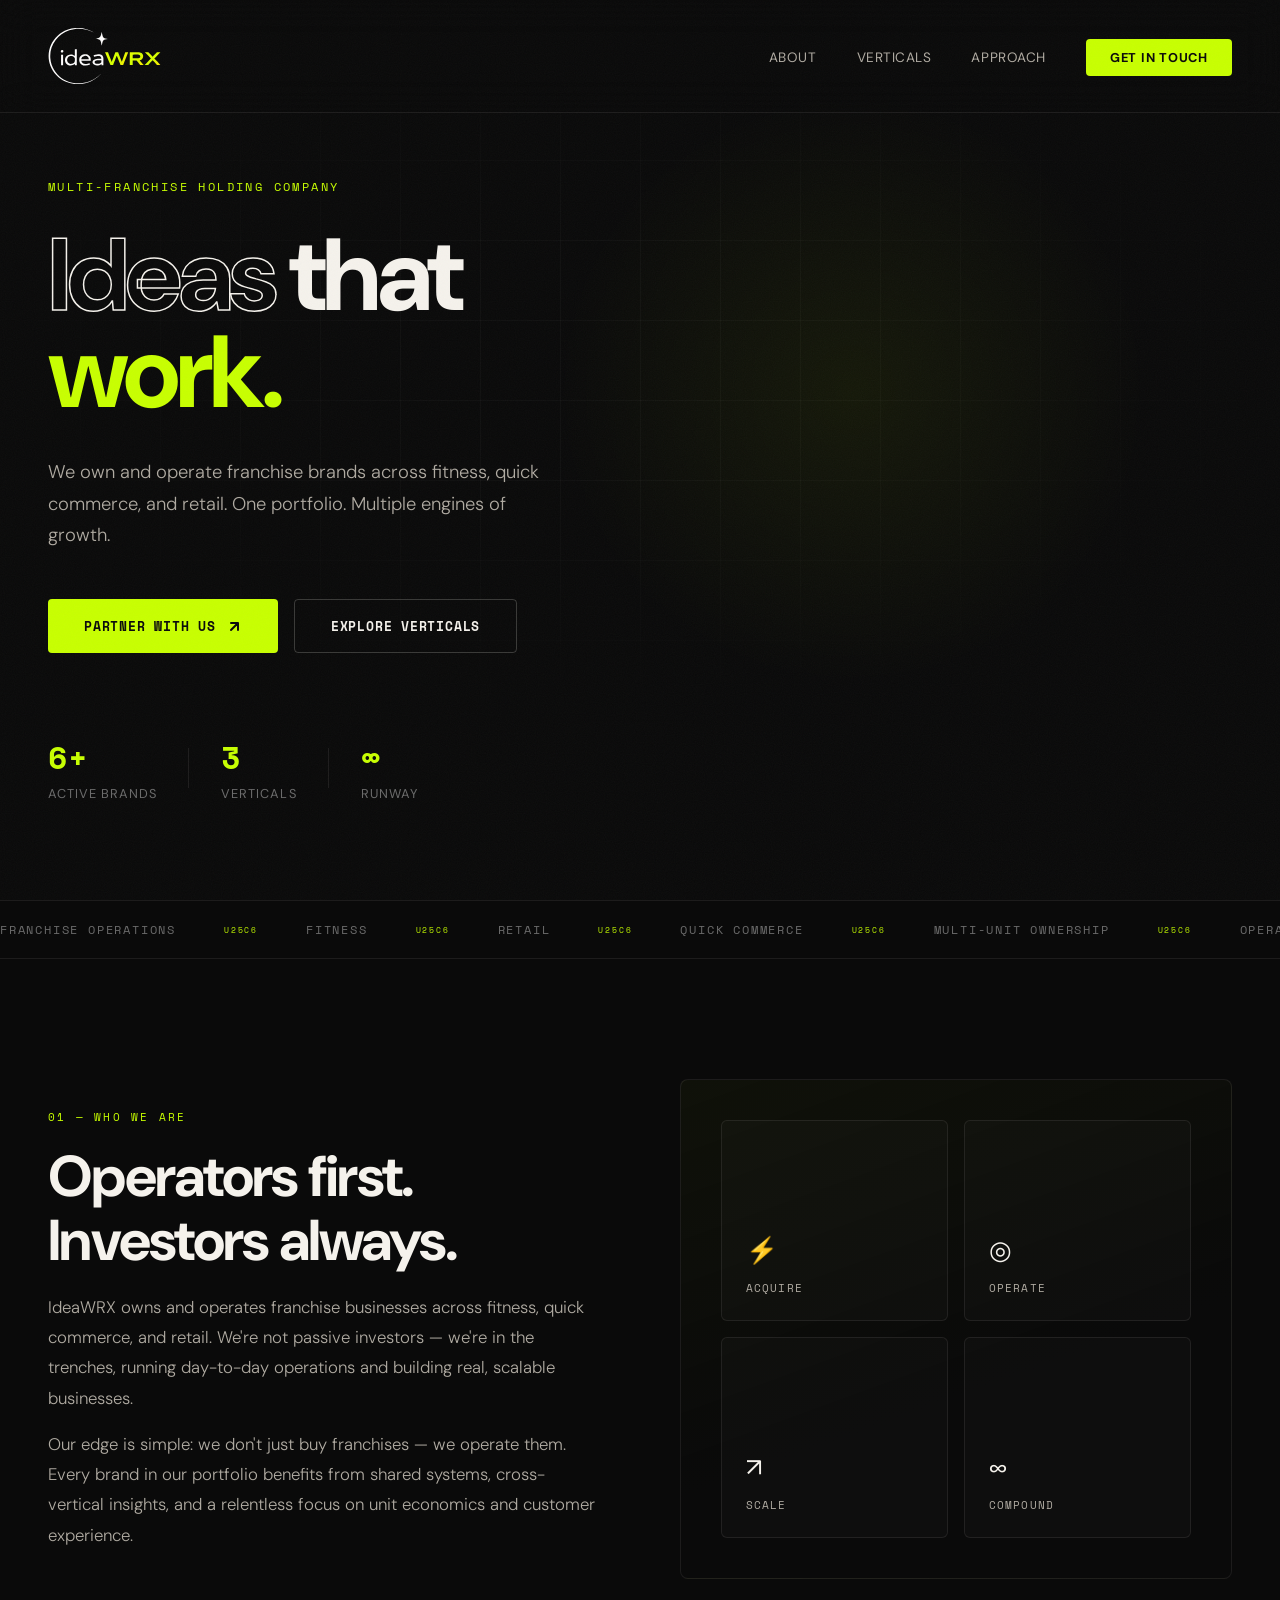
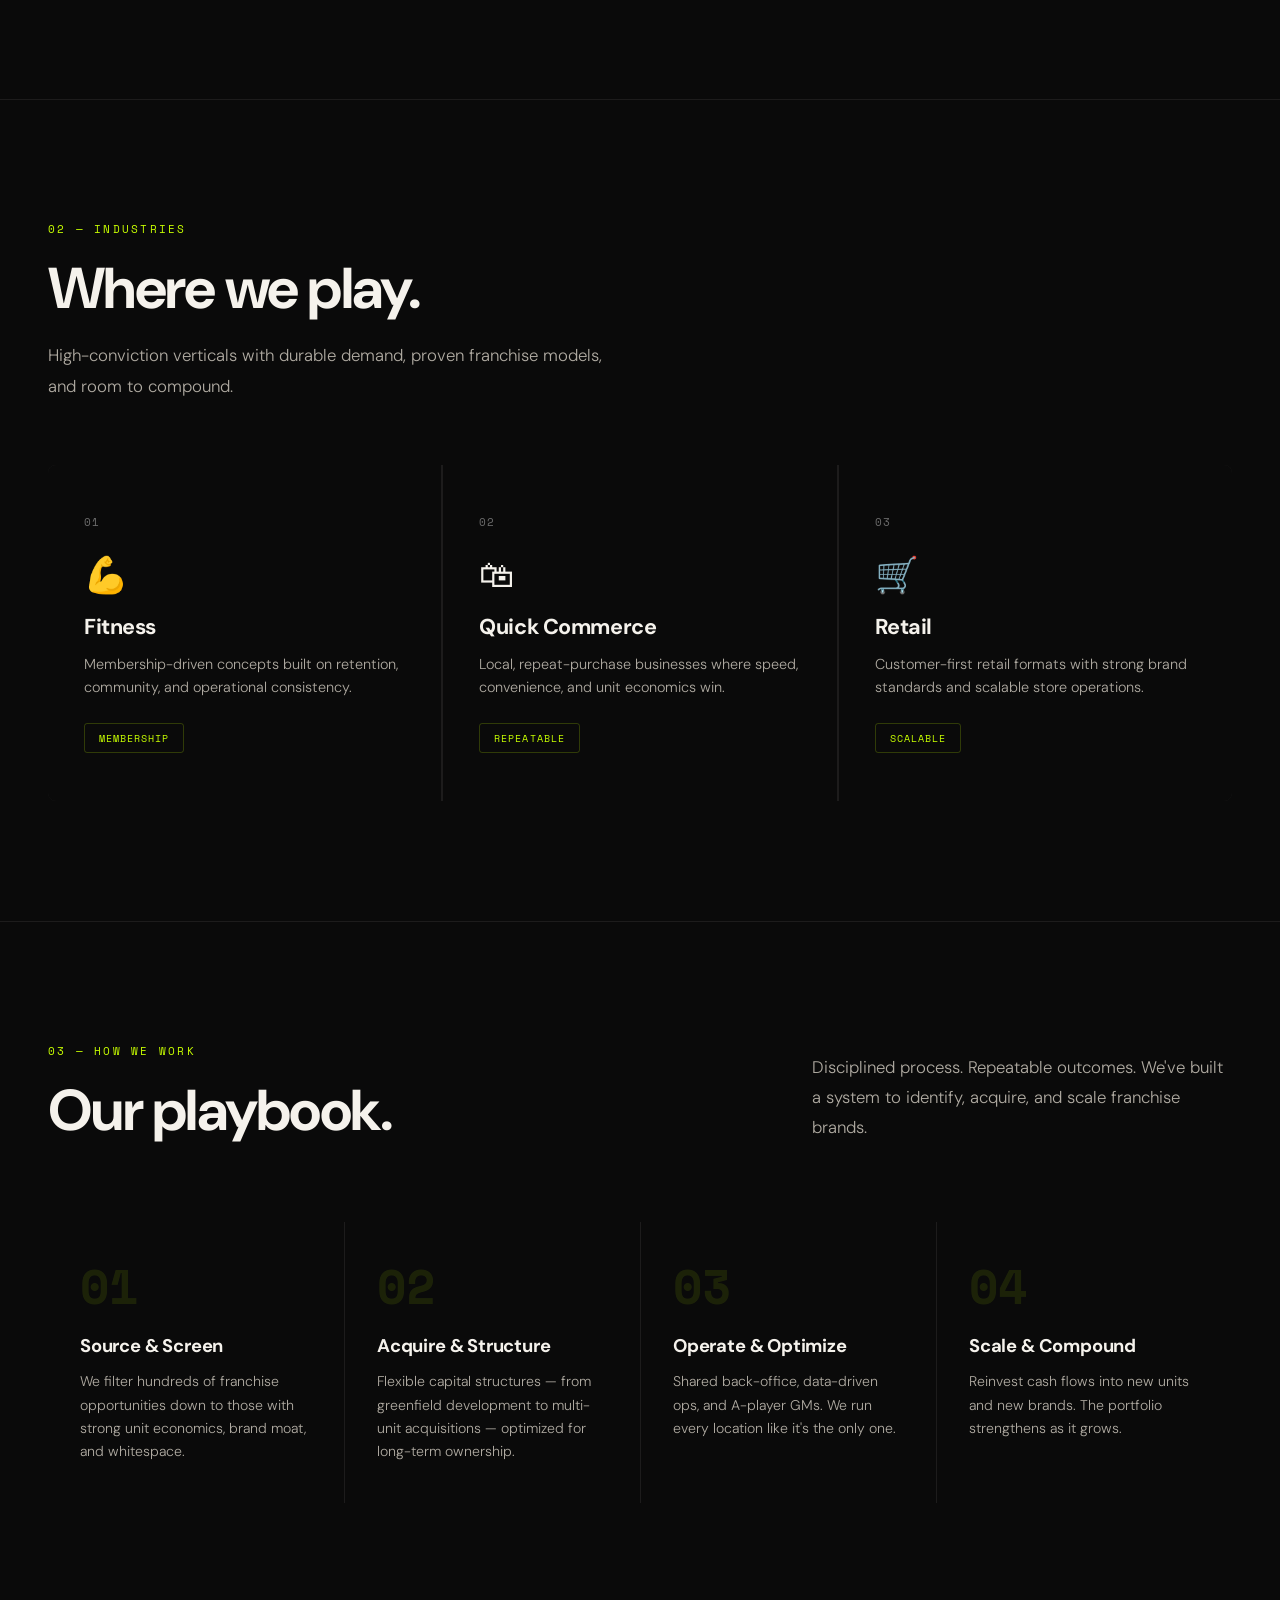
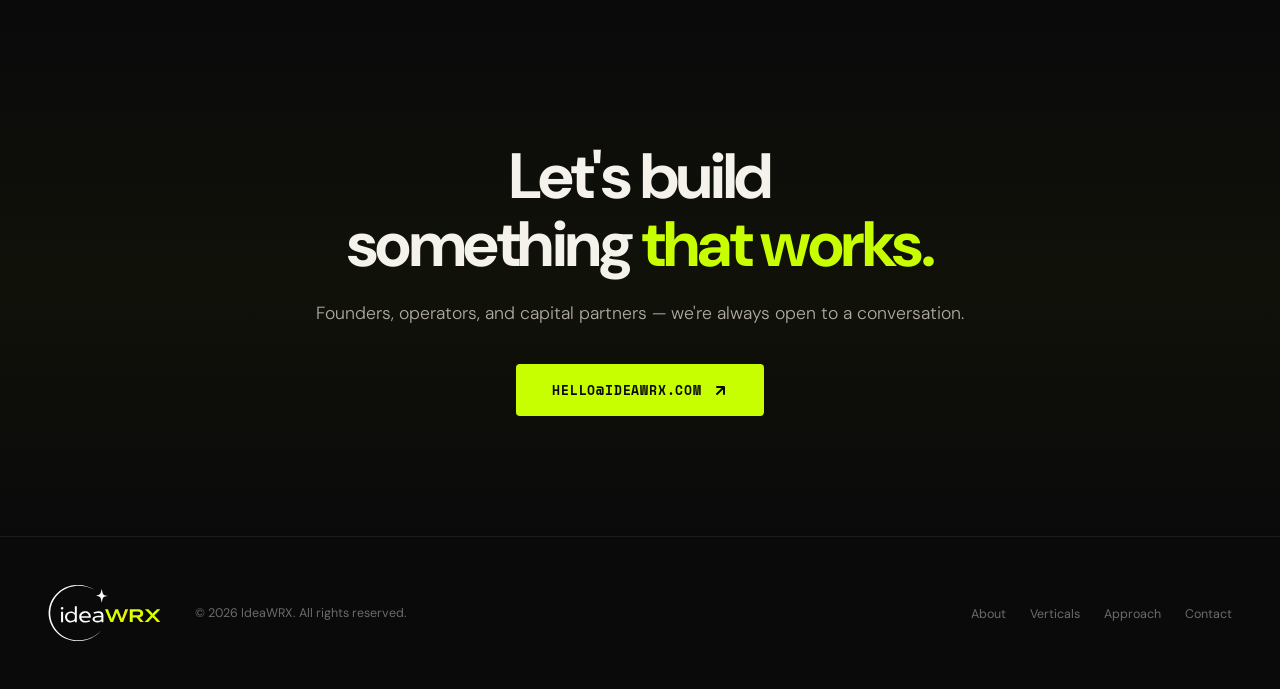
==== commit ffe596b3: "Align industries copy to fitness/quick commerce/retail Update hero/about/industries section and soci" ====
--- a/index.html
+++ b/index.html
@@ -4,20 +4,20 @@
   <meta charset="UTF-8">
   <meta name="viewport" content="width=device-width, initial-scale=1.0">
   <title>IdeaWRX — Multi-Franchise Holding Company | Ideas That Work</title>
-  <meta name="description" content="IdeaWRX acquires, builds, and scales franchise brands across food & beverage, services, and health & fitness verticals. Operators first. Investors always.">
-  <meta name="keywords" content="franchise, holding company, multi-unit, franchise operations, brand building, IdeaWRX">
+  <meta name="description" content="IdeaWRX is a multi-franchise holding company operating across fitness, quick commerce, and retail. Operators first. Investors always.">
+  <meta name="keywords" content="franchise, holding company, multi-unit, fitness, quick commerce, retail, franchise operations, brand building, IdeaWRX">
 
   <!-- Open Graph -->
   <meta property="og:type" content="website">
   <meta property="og:title" content="IdeaWRX — Ideas That Work">
-  <meta property="og:description" content="We acquire, build, and scale franchise brands across high-growth verticals. One portfolio. Multiple engines of growth.">
+  <meta property="og:description" content="We operate franchise brands across fitness, quick commerce, and retail. One portfolio. Multiple engines of growth.">
   <meta property="og:image" content="logo/ideawrx_logo.png">
   <meta property="og:url" content="https://ideawrx.com">
 
   <!-- Twitter Card -->
   <meta name="twitter:card" content="summary_large_image">
   <meta name="twitter:title" content="IdeaWRX — Ideas That Work">
-  <meta name="twitter:description" content="We acquire, build, and scale franchise brands across high-growth verticals.">
+  <meta name="twitter:description" content="We operate franchise brands across fitness, quick commerce, and retail.">
   <meta name="twitter:image" content="logo/ideawrx_logo.png">
 
   <!-- Favicon -->
@@ -72,14 +72,14 @@
   <section class="hero" aria-label="Introduction">
     <div class="hero-grid-bg" aria-hidden="true"></div>
     <div class="hero-glow" aria-hidden="true"></div>
-    <div class="hero-tag">Franchise Ownership &amp; Operations</div>
+    <div class="hero-tag">Multi-Franchise Holding Company</div>
     <h1>
       <span class="outline">Ideas</span> that<br>
       <span class="accent">work.</span>
     </h1>
     <p class="hero-sub">
-      We own and operate franchise brands across fitness and retail.
-      Hands-on operators building real businesses from the ground up.
+      We own and operate franchise brands across fitness, quick commerce, and retail.
+      One portfolio. Multiple engines of growth.
     </p>
     <div class="hero-actions">
       <a href="#contact" class="btn-primary">
@@ -94,7 +94,7 @@
         <div class="stat-label">Active Brands</div>
       </div>
       <div class="stat-item">
-        <div class="stat-num">2</div>
+        <div class="stat-num">3</div>
         <div class="stat-label">Verticals</div>
       </div>
       <div class="stat-item">
@@ -129,9 +129,8 @@
         <div class="section-tag">01 — Who We Are</div>
         <h2 class="section-title" id="about-title">Operators first.<br>Investors always.</h2>
         <p class="section-desc">
-          IdeaWRX owns and operates franchise businesses across fitness and retail.
-          We're not passive investors — we're in the trenches, running day-to-day
-          operations and building real, scalable businesses.
+          IdeaWRX owns and operates franchise businesses across fitness, quick commerce, and retail.
+          We're not passive investors — we're in the trenches, running day-to-day operations and building real, scalable businesses.
         </p>
         <p class="section-desc" style="margin-top: 16px;">
           Our edge is simple: we don't just buy franchises — we operate them. Every
@@ -164,7 +163,7 @@
 
   <!-- VERTICALS -->
   <section id="verticals" class="reveal" style="border-top: 1px solid var(--border);" aria-labelledby="verticals-title">
-    <div class="section-tag">02 — Verticals</div>
+    <div class="section-tag">02 — Industries</div>
     <h2 class="section-title" id="verticals-title">Where we play.</h2>
     <p class="section-desc">
       High-conviction verticals with durable demand, proven franchise models, and room to compound.
@@ -172,24 +171,24 @@
     <div class="verticals-grid">
       <div class="vertical-card">
         <div class="vertical-num">01</div>
-        <div class="vertical-icon" aria-hidden="true">&#127869;</div>
-        <div class="vertical-name">Food &amp; Beverage</div>
-        <div class="vertical-desc">QSR and fast-casual brands built for density, consistency, and community-level demand.</div>
-        <div class="vertical-tag">Multi-Unit</div>
+        <div class="vertical-icon" aria-hidden="true">&#128170;</div>
+        <div class="vertical-name">Fitness</div>
+        <div class="vertical-desc">Membership-driven concepts built on retention, community, and operational consistency.</div>
+        <div class="vertical-tag">Membership</div>
       </div>
       <div class="vertical-card">
         <div class="vertical-num">02</div>
-        <div class="vertical-icon" aria-hidden="true">&#127959;</div>
-        <div class="vertical-name">Services &amp; Home</div>
-        <div class="vertical-desc">Essential, recession-resistant service franchises with recurring revenue and low overhead.</div>
-        <div class="vertical-tag">Recurring</div>
+        <div class="vertical-icon" aria-hidden="true">&#128717;</div>
+        <div class="vertical-name">Quick Commerce</div>
+        <div class="vertical-desc">Local, repeat-purchase businesses where speed, convenience, and unit economics win.</div>
+        <div class="vertical-tag">Repeatable</div>
       </div>
       <div class="vertical-card">
         <div class="vertical-num">03</div>
-        <div class="vertical-icon" aria-hidden="true">&#128170;</div>
-        <div class="vertical-name">Health &amp; Fitness</div>
-        <div class="vertical-desc">Membership-driven wellness brands riding long-term secular trends in personal health.</div>
-        <div class="vertical-tag">Membership</div>
+        <div class="vertical-icon" aria-hidden="true">&#128722;</div>
+        <div class="vertical-name">Retail</div>
+        <div class="vertical-desc">Customer-first retail formats with strong brand standards and scalable store operations.</div>
+        <div class="vertical-tag">Scalable</div>
       </div>
     </div>
   </section>
@@ -253,7 +252,7 @@
 <footer>
   <div class="footer-left">
     <a href="#" class="logo" aria-label="IdeaWRX home">
-      <img src="logo/ideawrx_logo.svg" alt="IdeaWRX" class="logo-img">
+      <img src="logo/ideawrx_logo.svg" alt="IdeaWRX" class="logo-img" loading="lazy">
     </a>
     <span class="footer-copy">&copy; 2026 IdeaWRX. All rights reserved.</span>
   </div>
--- a/styles.css
+++ b/styles.css
@@ -15,6 +15,12 @@
   scroll-behavior: smooth;
   background: var(--black);
   color: var(--white);
+}
+
+a:focus-visible,
+button:focus-visible {
+  outline: 2px solid var(--accent);
+  outline-offset: 2px;
 }
 
 body {
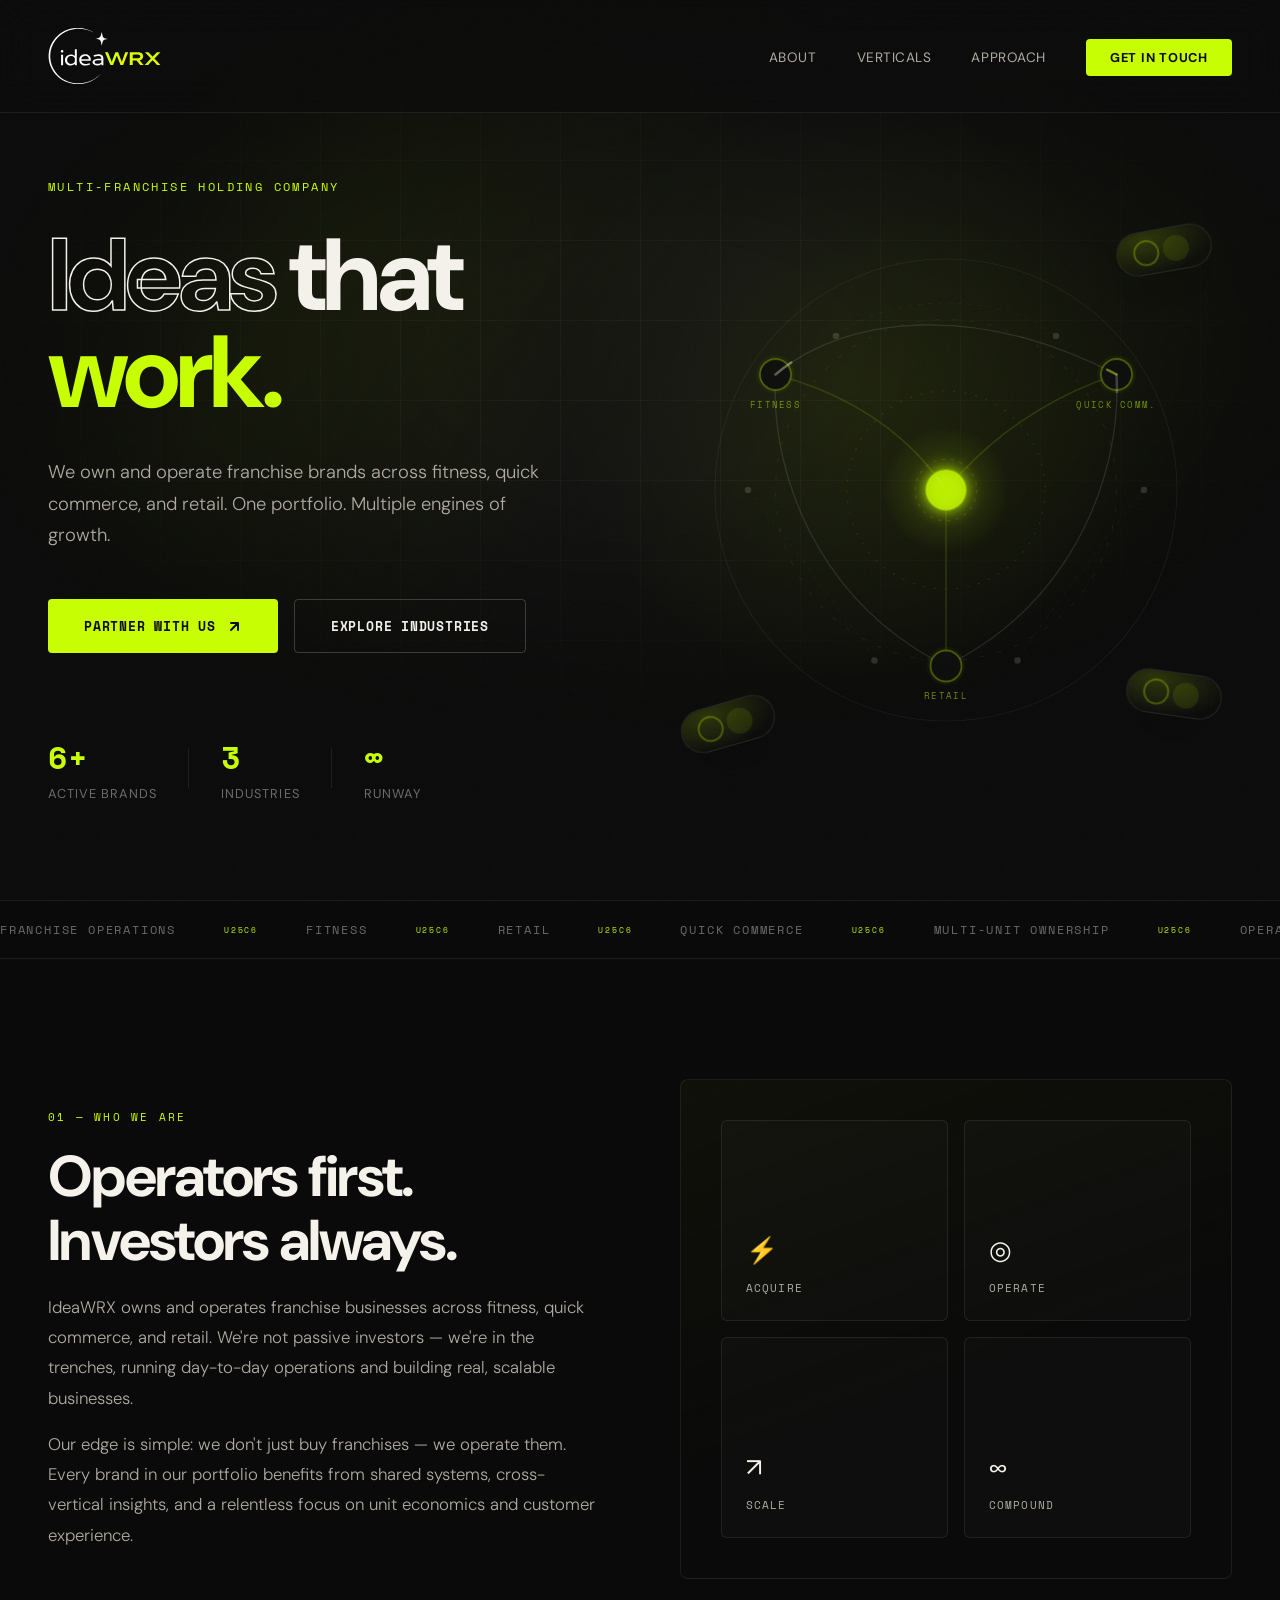
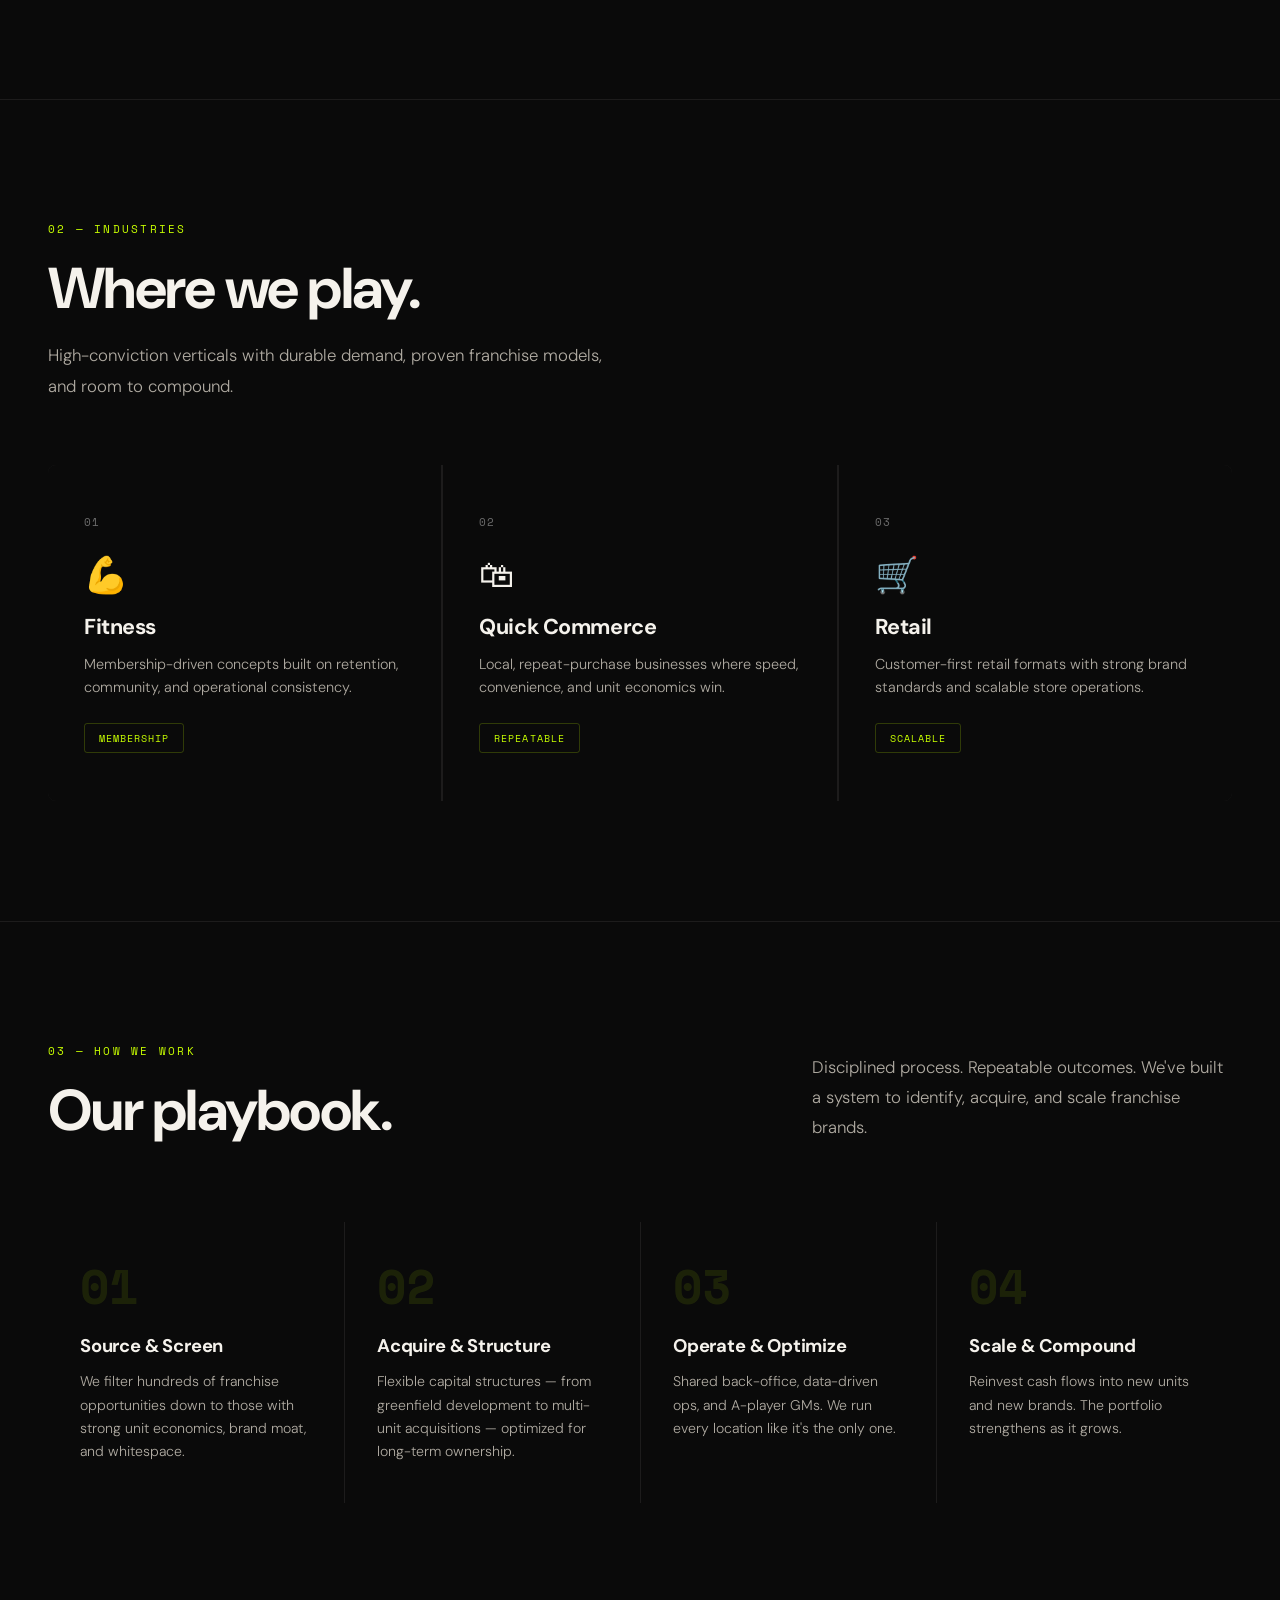
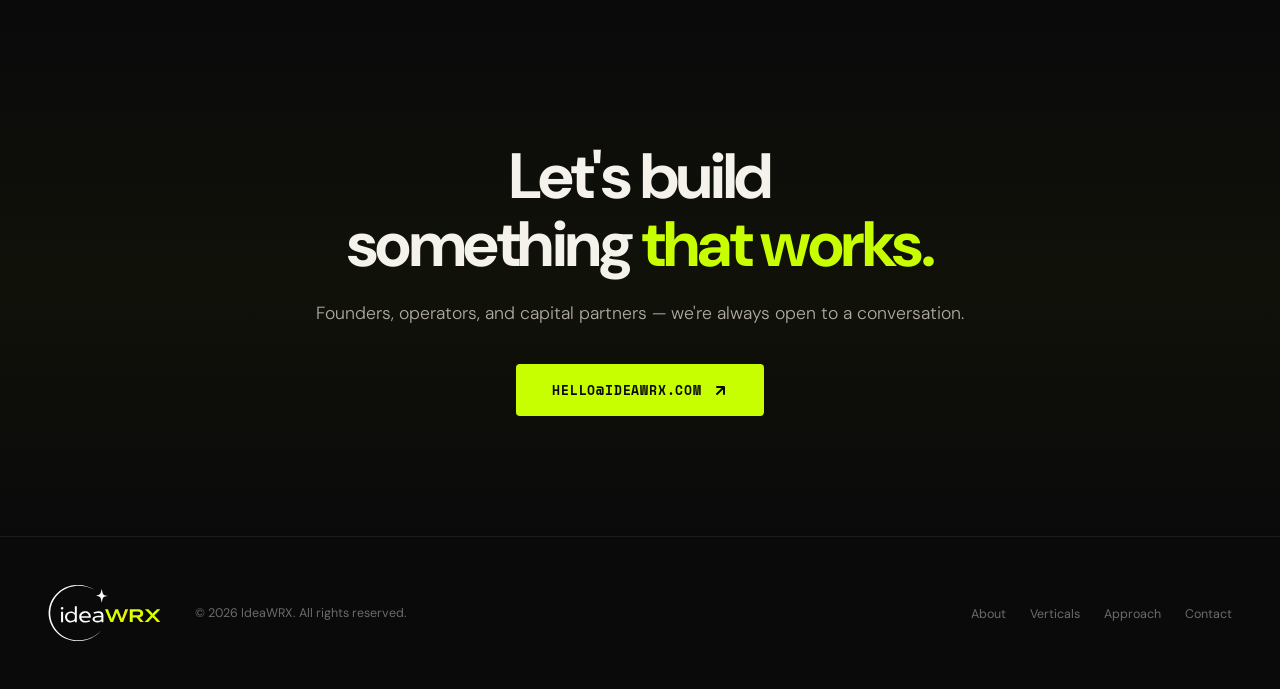
==== commit eaa5f86c: "Add animated network graphic to hero section with two-column layout Redesigned hero with a hub-and-s" ====
--- a/index.html
+++ b/index.html
@@ -70,36 +70,139 @@
 
   <!-- HERO -->
   <section class="hero" aria-label="Introduction">
-    <div class="hero-grid-bg" aria-hidden="true"></div>
+    <div class="hero-grid-bg" aria-hidden="true">
+      <div class="hero-visual-frame"></div>
+    </div>
     <div class="hero-glow" aria-hidden="true"></div>
-    <div class="hero-tag">Multi-Franchise Holding Company</div>
-    <h1>
-      <span class="outline">Ideas</span> that<br>
-      <span class="accent">work.</span>
-    </h1>
-    <p class="hero-sub">
-      We own and operate franchise brands across fitness, quick commerce, and retail.
-      One portfolio. Multiple engines of growth.
-    </p>
-    <div class="hero-actions">
-      <a href="#contact" class="btn-primary">
-        Partner With Us
-        <svg width="16" height="16" fill="none" stroke="currentColor" stroke-width="2" stroke-linecap="round" stroke-linejoin="round" aria-hidden="true"><path d="M5 12l7-7M5 5h7v7"/></svg>
-      </a>
-      <a href="#verticals" class="btn-secondary">Explore Verticals</a>
-    </div>
-    <div class="hero-stats">
-      <div class="stat-item">
-        <div class="stat-num">6+</div>
-        <div class="stat-label">Active Brands</div>
-      </div>
-      <div class="stat-item">
-        <div class="stat-num">3</div>
-        <div class="stat-label">Verticals</div>
-      </div>
-      <div class="stat-item">
-        <div class="stat-num">&infin;</div>
-        <div class="stat-label">Runway</div>
+    <div class="hero-inner">
+      <div class="hero-content">
+        <div class="hero-tag">Multi-Franchise Holding Company</div>
+        <h1>
+          <span class="outline">Ideas</span> that<br>
+          <span class="accent">work.</span>
+        </h1>
+        <p class="hero-sub">
+          We own and operate franchise brands across fitness, quick commerce, and retail.
+          One portfolio. Multiple engines of growth.
+        </p>
+        <div class="hero-actions">
+          <a href="#contact" class="btn-primary">
+            Partner With Us
+            <svg width="16" height="16" fill="none" stroke="currentColor" stroke-width="2" stroke-linecap="round" stroke-linejoin="round" aria-hidden="true"><path d="M5 12l7-7M5 5h7v7"/></svg>
+          </a>
+          <a href="#verticals" class="btn-secondary">Explore Industries</a>
+        </div>
+        <div class="hero-stats">
+          <div class="stat-item">
+            <div class="stat-num">6+</div>
+            <div class="stat-label">Active Brands</div>
+          </div>
+          <div class="stat-item">
+            <div class="stat-num">3</div>
+            <div class="stat-label">Industries</div>
+          </div>
+          <div class="stat-item">
+            <div class="stat-num">&infin;</div>
+            <div class="stat-label">Runway</div>
+          </div>
+        </div>
+      </div>
+      <div class="hero-graphic" aria-hidden="true">
+        <svg class="hero-network" viewBox="0 0 520 520" role="presentation" aria-hidden="true">
+          <defs>
+            <linearGradient id="netGlow" x1="0" y1="0" x2="1" y2="1">
+              <stop offset="0" stop-color="rgba(200,255,0,0.85)"/>
+              <stop offset="0.55" stop-color="rgba(245,242,236,0.35)"/>
+              <stop offset="1" stop-color="rgba(200,255,0,0.55)"/>
+            </linearGradient>
+            <linearGradient id="netGlow2" x1="0" y1="1" x2="1" y2="0">
+              <stop offset="0" stop-color="rgba(200,255,0,0.7)"/>
+              <stop offset="1" stop-color="rgba(245,242,236,0.25)"/>
+            </linearGradient>
+            <radialGradient id="hubGlow" cx="50%" cy="50%" r="50%">
+              <stop offset="0" stop-color="rgba(200,255,0,0.4)"/>
+              <stop offset="0.6" stop-color="rgba(200,255,0,0.08)"/>
+              <stop offset="1" stop-color="rgba(200,255,0,0)"/>
+            </radialGradient>
+            <filter id="soft" x="-30%" y="-30%" width="160%" height="160%">
+              <feGaussianBlur stdDeviation="2.2" result="b"/>
+              <feColorMatrix in="b" type="matrix" values="
+                1 0 0 0 0
+                0 1 0 0 0
+                0 0 1 0 0
+                0 0 0 0.7 0"/>
+              <feMerge>
+                <feMergeNode/>
+                <feMergeNode in="SourceGraphic"/>
+              </feMerge>
+            </filter>
+            <filter id="glow" x="-50%" y="-50%" width="200%" height="200%">
+              <feGaussianBlur stdDeviation="6" result="g"/>
+              <feMerge>
+                <feMergeNode in="g"/>
+                <feMergeNode in="SourceGraphic"/>
+              </feMerge>
+            </filter>
+          </defs>
+
+          <!-- outer rings -->
+          <circle class="net-ring" cx="260" cy="260" r="210" />
+          <circle class="net-ring ring2" cx="260" cy="260" r="155" />
+          <circle class="net-ring ring3" cx="260" cy="260" r="90" />
+
+          <!-- hub glow -->
+          <circle cx="260" cy="260" r="60" fill="url(#hubGlow)" class="hub-glow" />
+
+          <!-- connections to hub -->
+          <path class="net-path net-path-hub" d="M260 260 C 220 200, 160 170, 105 155" />
+          <path class="net-path net-path-hub" d="M260 260 C 310 200, 370 170, 415 155" />
+          <path class="net-path net-path-hub" d="M260 260 C 260 320, 260 370, 260 420" />
+
+          <!-- inter-node connections -->
+          <path class="net-path" d="M105 155 C 170 100, 290 90, 415 155" />
+          <path class="net-path" d="M105 155 C 100 240, 140 360, 260 420" />
+          <path class="net-path" d="M415 155 C 420 240, 380 360, 260 420" />
+
+          <!-- secondary connections -->
+          <path class="net-path net-path-dim" d="M160 120 C 210 80, 310 80, 360 120" />
+          <path class="net-path net-path-dim" d="M80 260 C 120 310, 180 390, 195 415" />
+          <path class="net-path net-path-dim" d="M440 260 C 400 310, 340 390, 325 415" />
+
+          <!-- satellite micro-nodes -->
+          <circle class="net-node net-node-micro" cx="160" cy="120" r="3" />
+          <circle class="net-node net-node-micro" cx="360" cy="120" r="3" />
+          <circle class="net-node net-node-micro" cx="80" cy="260" r="3" />
+          <circle class="net-node net-node-micro" cx="440" cy="260" r="3" />
+          <circle class="net-node net-node-micro" cx="195" cy="415" r="3" />
+          <circle class="net-node net-node-micro" cx="325" cy="415" r="3" />
+
+          <!-- industry nodes -->
+          <g filter="url(#soft)">
+            <circle class="net-node net-node-industry n-fitness" cx="105" cy="155" r="14" />
+            <circle class="net-node net-node-industry n-qc" cx="415" cy="155" r="14" />
+            <circle class="net-node net-node-industry n-retail" cx="260" cy="420" r="14" />
+          </g>
+
+          <!-- industry labels -->
+          <text class="net-label" x="105" y="185" text-anchor="middle">FITNESS</text>
+          <text class="net-label" x="415" y="185" text-anchor="middle">QUICK COMM.</text>
+          <text class="net-label" x="260" y="450" text-anchor="middle">RETAIL</text>
+
+          <!-- center hub -->
+          <g filter="url(#glow)">
+            <circle class="net-node net-hub" cx="260" cy="260" r="18" />
+          </g>
+          <circle class="net-hub-ring" cx="260" cy="260" r="28" />
+
+          <!-- traveling signals -->
+          <path class="net-signal sig1" d="M105 155 C 170 100, 290 90, 415 155" />
+          <path class="net-signal sig2" d="M260 260 C 260 320, 260 370, 260 420" />
+          <path class="net-signal sig3" d="M260 260 C 220 200, 160 170, 105 155" />
+          <path class="net-signal sig4" d="M415 155 C 420 240, 380 360, 260 420" />
+        </svg>
+        <div class="hero-link l1"></div>
+        <div class="hero-link l2"></div>
+        <div class="hero-link l3"></div>
       </div>
     </div>
   </section>
--- a/styles.css
+++ b/styles.css
@@ -236,6 +236,19 @@
   overflow: hidden;
 }
 
+.hero-inner {
+  position: relative;
+  z-index: 1;
+  display: grid;
+  grid-template-columns: 1fr 1fr;
+  align-items: center;
+  gap: 40px;
+}
+
+.hero-content {
+  min-width: 0;
+}
+
 .hero-grid-bg {
   position: absolute;
   inset: 0;
@@ -257,6 +270,266 @@
   right: 10%;
   pointer-events: none;
   animation: glowPulse 8s ease-in-out infinite;
+}
+
+/* ── HERO VISUAL (MICRO-ANIMATIONS) ── */
+/* hero-visual block removed; network now lives in hero-grid-bg */
+
+.hero-visual-frame {
+  position: absolute;
+  inset: -2px;
+  background: linear-gradient(
+    120deg,
+    rgba(200, 255, 0, 0.0) 0%,
+    rgba(200, 255, 0, 0.18) 25%,
+    rgba(245, 242, 236, 0.08) 50%,
+    rgba(200, 255, 0, 0.16) 75%,
+    rgba(200, 255, 0, 0.0) 100%
+  );
+  filter: blur(18px);
+  opacity: 0.45;
+  animation: frameSweep 8s ease-in-out infinite;
+  pointer-events: none;
+}
+
+@keyframes frameSweep {
+  0%, 100% { transform: translateX(-6%) translateY(0); opacity: 0.35; }
+  50% { transform: translateX(6%) translateY(-2%); opacity: 0.55; }
+}
+
+/* ── HERO GRAPHIC (right column) ── */
+.hero-graphic {
+  position: relative;
+  width: 100%;
+  aspect-ratio: 1;
+  justify-self: stretch;
+}
+
+/* ── ABSTRACT NETWORK / CHAIN ── */
+.hero-network {
+  position: absolute;
+  inset: 0;
+  width: 100%;
+  height: 100%;
+  padding: 0;
+  opacity: 0.95;
+}
+
+.net-ring {
+  fill: none;
+  stroke: rgba(245, 242, 236, 0.06);
+  stroke-width: 1;
+}
+
+.net-ring.ring2 {
+  stroke: rgba(200, 255, 0, 0.08);
+  stroke-dasharray: 4 12;
+  animation: ringSpin 22s linear infinite;
+  transform-origin: 260px 260px;
+}
+
+.net-ring.ring3 {
+  stroke: rgba(200, 255, 0, 0.12);
+  stroke-dasharray: 2 8;
+  animation: ringSpin 14s linear infinite reverse;
+  transform-origin: 260px 260px;
+}
+
+@keyframes ringSpin {
+  to { transform: rotate(360deg); }
+}
+
+.hub-glow {
+  animation: hubPulse 4s ease-in-out infinite;
+}
+
+@keyframes hubPulse {
+  0%, 100% { opacity: 0.6; }
+  50% { opacity: 1; }
+}
+
+.net-path {
+  fill: none;
+  stroke: rgba(245, 242, 236, 0.12);
+  stroke-width: 1.2;
+  stroke-linecap: round;
+}
+
+.net-path-hub {
+  stroke: rgba(200, 255, 0, 0.15);
+  stroke-width: 1.4;
+}
+
+.net-path-dim {
+  stroke: rgba(245, 242, 236, 0.06);
+  stroke-width: 0.8;
+  stroke-dasharray: 3 6;
+}
+
+.net-node {
+  fill: rgba(10, 10, 10, 0.85);
+  stroke: rgba(245, 242, 236, 0.22);
+  stroke-width: 1.2;
+  transform-origin: center;
+}
+
+.net-node-micro {
+  fill: rgba(245, 242, 236, 0.15);
+  stroke: none;
+  animation: microPulse 4s ease-in-out infinite;
+}
+
+.net-node-micro:nth-child(2) { animation-delay: 0.7s; }
+.net-node-micro:nth-child(3) { animation-delay: 1.4s; }
+.net-node-micro:nth-child(4) { animation-delay: 2.1s; }
+.net-node-micro:nth-child(5) { animation-delay: 2.8s; }
+.net-node-micro:nth-child(6) { animation-delay: 3.5s; }
+
+@keyframes microPulse {
+  0%, 100% { opacity: 0.3; r: 3; }
+  50% { opacity: 0.8; r: 4; }
+}
+
+.net-node-industry {
+  fill: rgba(10, 10, 10, 0.9);
+  stroke: rgba(200, 255, 0, 0.3);
+  stroke-width: 1.5;
+  animation: industryPulse 5s ease-in-out infinite;
+}
+
+.net-node-industry.n-qc { animation-delay: 1.6s; }
+.net-node-industry.n-retail { animation-delay: 3.2s; }
+
+@keyframes industryPulse {
+  0%, 100% { stroke: rgba(200, 255, 0, 0.3); stroke-width: 1.5; }
+  50% { stroke: rgba(200, 255, 0, 0.55); stroke-width: 2; }
+}
+
+.net-label {
+  font-family: 'Space Mono', monospace;
+  font-size: 8px;
+  fill: rgba(200, 255, 0, 0.55);
+  letter-spacing: 0.15em;
+}
+
+.net-hub {
+  fill: rgba(200, 255, 0, 0.85);
+  stroke: rgba(200, 255, 0, 0.4);
+  stroke-width: 2;
+  animation: nodePulse 3.2s ease-in-out infinite;
+}
+
+.net-hub-ring {
+  fill: none;
+  stroke: rgba(200, 255, 0, 0.15);
+  stroke-width: 1;
+  stroke-dasharray: 3 5;
+  animation: ringSpin 8s linear infinite;
+  transform-origin: 260px 260px;
+}
+
+@keyframes nodePulse {
+  0%, 100% { transform: scale(1); opacity: 0.95; }
+  50% { transform: scale(1.08); opacity: 1; }
+}
+
+.net-signal {
+  fill: none;
+  stroke: url(#netGlow);
+  stroke-width: 2.2;
+  stroke-linecap: round;
+  stroke-dasharray: 18 300;
+  opacity: 0.9;
+}
+
+.net-signal.sig1 {
+  animation: signalTravel 3.2s ease-in-out infinite;
+}
+
+.net-signal.sig2 {
+  stroke: url(#netGlow2);
+  stroke-dasharray: 12 200;
+  animation: signalTravel2 2.6s ease-in-out infinite 1s;
+}
+
+.net-signal.sig3 {
+  stroke-dasharray: 14 250;
+  animation: signalTravel3 3.8s ease-in-out infinite 0.5s;
+}
+
+.net-signal.sig4 {
+  stroke: url(#netGlow2);
+  stroke-dasharray: 16 350;
+  animation: signalTravel4 4.2s ease-in-out infinite 2s;
+}
+
+@keyframes signalTravel {
+  0% { stroke-dashoffset: 0; opacity: 0.3; }
+  30% { opacity: 1; }
+  100% { stroke-dashoffset: -318; opacity: 0.4; }
+}
+
+@keyframes signalTravel2 {
+  0% { stroke-dashoffset: 0; opacity: 0.3; }
+  40% { opacity: 0.9; }
+  100% { stroke-dashoffset: -212; opacity: 0.3; }
+}
+
+@keyframes signalTravel3 {
+  0% { stroke-dashoffset: 0; opacity: 0.2; }
+  35% { opacity: 0.85; }
+  100% { stroke-dashoffset: -264; opacity: 0.3; }
+}
+
+@keyframes signalTravel4 {
+  0% { stroke-dashoffset: 0; opacity: 0.25; }
+  30% { opacity: 0.9; }
+  100% { stroke-dashoffset: -366; opacity: 0.3; }
+}
+
+.hero-link {
+  position: absolute;
+  width: 96px;
+  height: 44px;
+  border-radius: 999px;
+  border: 1px solid rgba(245, 242, 236, 0.12);
+  background: rgba(10, 10, 10, 0.35);
+  backdrop-filter: blur(18px);
+  -webkit-backdrop-filter: blur(18px);
+  box-shadow: 0 18px 60px rgba(0, 0, 0, 0.35);
+  opacity: 0.85;
+  overflow: hidden;
+}
+
+.hero-link::before {
+  content: '';
+  position: absolute;
+  inset: 0;
+  background: radial-gradient(120px 60px at 30% 20%, rgba(200, 255, 0, 0.22), transparent 60%);
+  opacity: 0.9;
+}
+
+.hero-link::after {
+  content: '';
+  position: absolute;
+  left: 16px;
+  top: 50%;
+  width: 22px;
+  height: 22px;
+  border-radius: 999px;
+  transform: translateY(-50%);
+  border: 2px solid rgba(200, 255, 0, 0.35);
+  box-shadow: 30px 0 0 0 rgba(200, 255, 0, 0.12);
+  opacity: 0.95;
+}
+
+.hero-link.l1 { top: 24px; right: 20px; transform: rotate(-10deg); animation: linkDrift 7.2s ease-in-out infinite; }
+.hero-link.l2 { bottom: 60px; right: 10px; transform: rotate(8deg); animation: linkDrift 8.4s ease-in-out infinite 0.6s; }
+.hero-link.l3 { bottom: 30px; left: 20px; transform: rotate(-16deg); animation: linkDrift 9.4s ease-in-out infinite 1.2s; }
+
+@keyframes linkDrift {
+  0%, 100% { translate: 0 0; }
+  50% { translate: 10px -10px; }
 }
 
 @keyframes glowPulse {
@@ -794,6 +1067,8 @@
   .verticals-grid { grid-template-columns: 1fr; }
   .approach-steps { grid-template-columns: repeat(2, 1fr); }
   .approach-step { border-bottom: 1px solid var(--border); }
+  .hero-inner { grid-template-columns: 1fr; }
+  .hero-graphic { max-width: 420px; justify-self: center; }
 }
 
 @media (max-width: 768px) {
@@ -812,4 +1087,29 @@
   .footer-left { flex-direction: column; gap: 16px; }
   .cta-band { padding: 80px 24px; }
   .scroll-top { bottom: 24px; right: 24px; }
-}
+  .hero-inner { gap: 40px; }
+  .hero-graphic { display: none; }
+}
+
+@media (prefers-reduced-motion: reduce) {
+  .hero-glow,
+  .hero-tag,
+  .hero h1,
+  .hero-sub,
+  .hero-actions,
+  .hero-stats,
+  .hero-visual-frame,
+  .net-ring.ring2,
+  .net-ring.ring3,
+  .net-node,
+  .net-node-micro,
+  .net-node-industry,
+  .net-hub,
+  .net-hub-ring,
+  .hub-glow,
+  .net-signal,
+  .hero-link {
+    animation: none !important;
+    transition: none !important;
+  }
+}
